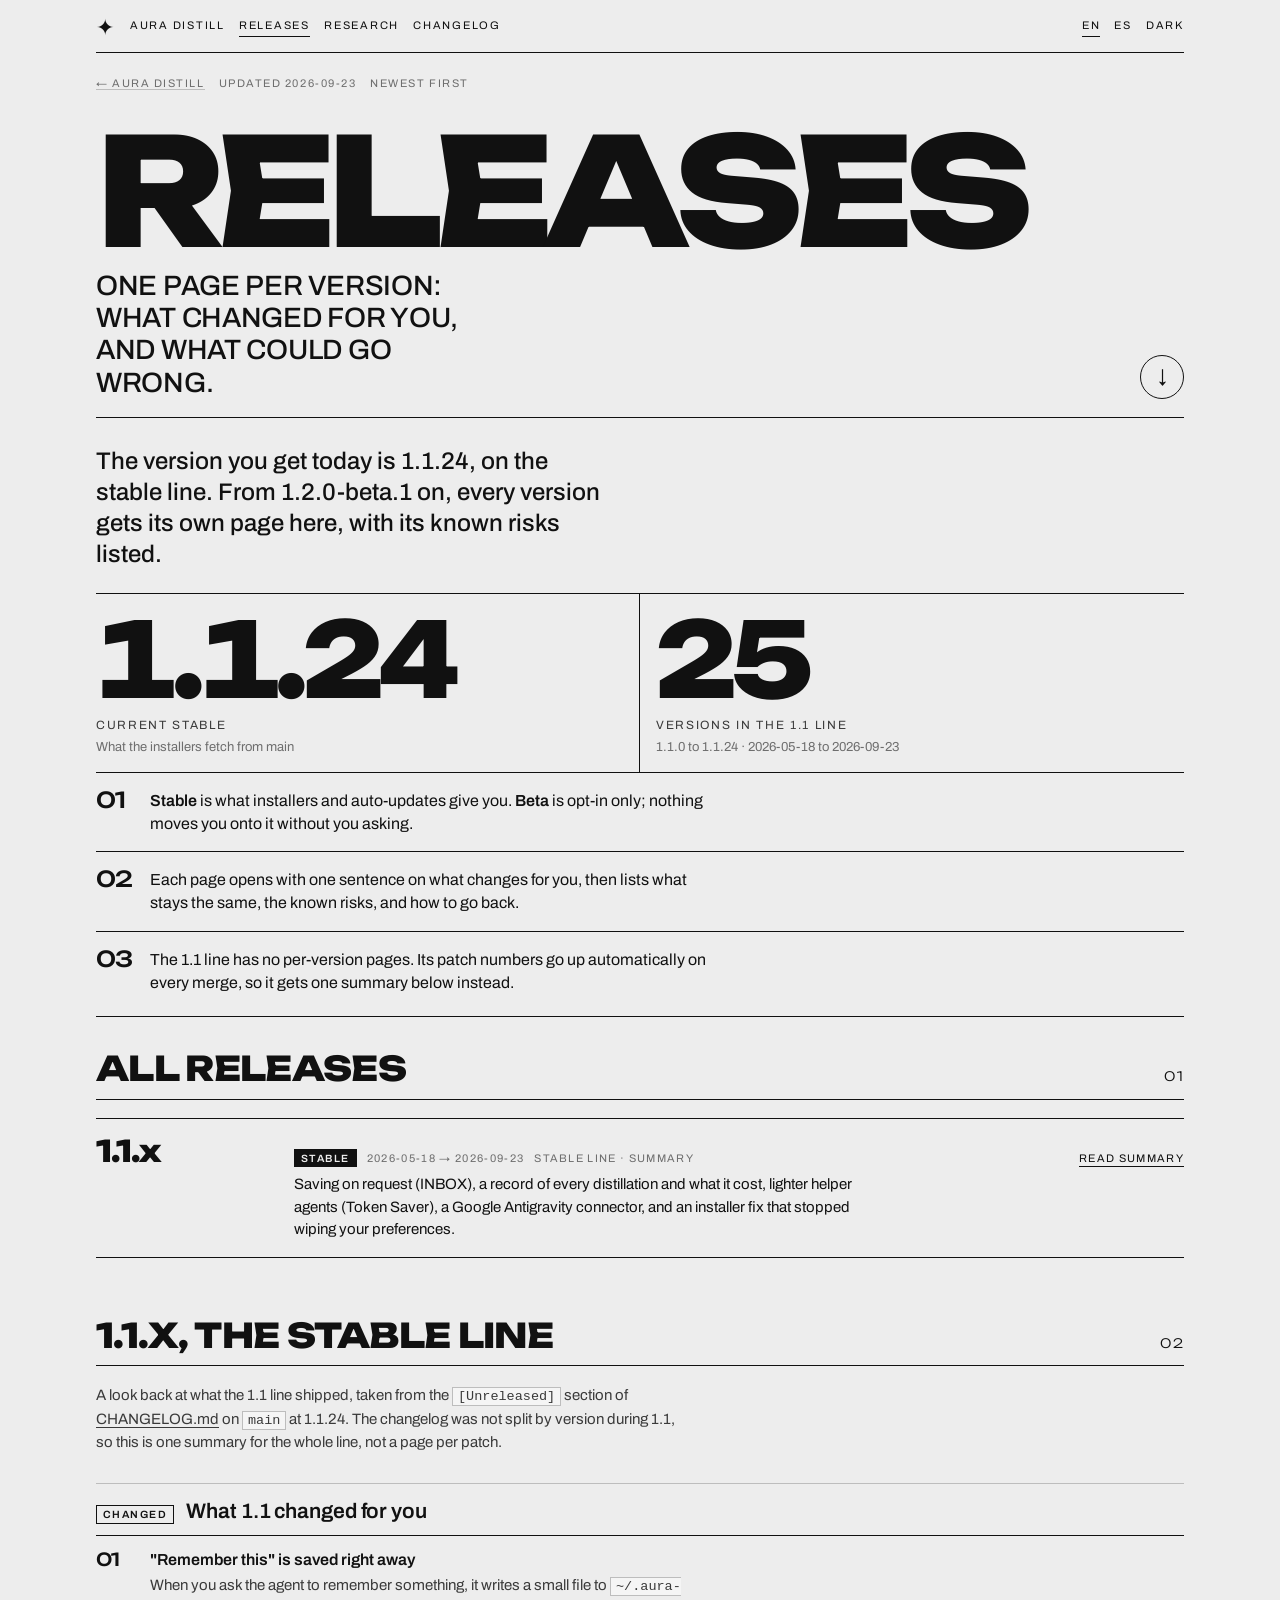
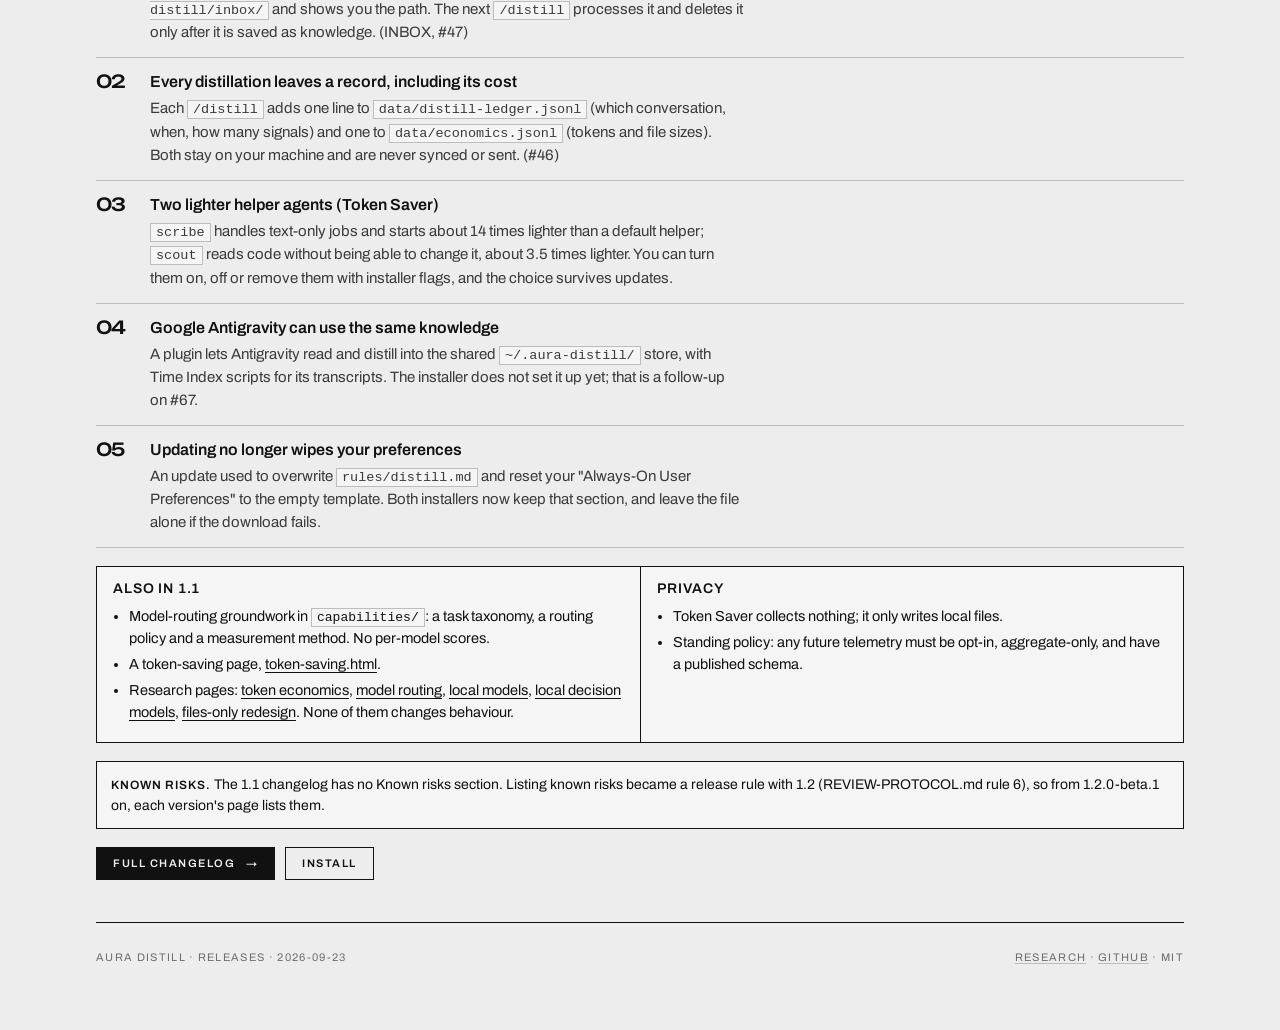
==== docs/releases/index.html @ e59eaa35 "docs(releases): per-version release pages, template and release list - docs/releases/index.html: rel" ====
<!doctype html>
<html lang="en" data-title-en="Releases — Aura Distill" data-title-es="Versiones — Aura Distill">
<head>
<meta charset="utf-8">
<meta name="viewport" content="width=device-width,initial-scale=1">
<title>Releases — Aura Distill</title>
<meta name="description" content="Every Aura Distill version, newest first: what changed for you, which channel it ships on, and what risks it carries.">
<meta property="og:title" content="Aura Distill releases">
<meta property="og:description" content="Every version, newest first, with what changed for you and the risks it ships with.">
<meta property="og:type" content="website">
<meta property="og:url" content="https://tomacco.github.io/aura-distill/releases/">
<link rel="icon" href="../favicon.svg" type="image/svg+xml">
<link rel="preconnect" href="https://fonts.googleapis.com">
<link rel="preconnect" href="https://fonts.gstatic.com" crossorigin>
<link href="https://fonts.googleapis.com/css2?family=Unbounded:wght@300;500;800&family=Archivo:ital,wght@0,400;0,500;0,600;1,400&display=swap" rel="stylesheet">
<link rel="stylesheet" href="../assets/ne-editorial.css">
<link rel="stylesheet" href="releases.css">
<script>
(function(){
  var d = document.documentElement, lang = null, theme = null;
  try { lang = localStorage.getItem('ne-lang'); theme = localStorage.getItem('ne-theme'); } catch(e){}
  var q = (location.search.match(/[?&]lang=(en|es)\b/) || [])[1];
  if (q) lang = q;
  if (lang !== 'en' && lang !== 'es') lang = ((navigator.language || '').toLowerCase().indexOf('es') === 0) ? 'es' : 'en';
  d.lang = lang;
  if (theme === 'dark' || theme === 'light') d.setAttribute('data-theme', theme);
})();
</script>
</head>
<body>
<div class="ne-page">
  <header class="ne-top">
    <div class="ne-l"><span class="ne-star" aria-hidden="true">✦</span><a href="../">Aura Distill</a>
      <nav class="ne-nav" aria-label="Site">
        <a href="./" aria-current="page"><span data-lang="en">Releases</span><span data-lang="es">Versiones</span></a>
        <a href="../research/"><span data-lang="en">Research</span><span data-lang="es">Investigación</span></a>
        <a href="https://github.com/tomacco/aura-distill/blob/main/CHANGELOG.md">Changelog</a>
      </nav>
    </div>
    <div class="ne-r">
      <button id="lang-en" type="button" aria-pressed="true">EN</button><button id="lang-es" type="button" aria-pressed="false">ES</button>
      <button id="theme" type="button">dark</button>
    </div>
  </header>
  <nav class="ne-nav-m" aria-label="Site">
    <a href="../research/"><span data-lang="en">Research</span><span data-lang="es">Investigación</span></a>
    <a href="https://github.com/tomacco/aura-distill/blob/main/CHANGELOG.md">Changelog</a>
  </nav>

  <div class="ne-kicker">
    <span><a href="../">← Aura Distill</a></span>
    <span data-lang="en">Updated 2026-09-23</span><span data-lang="es">Actualizado el 23-09-2026</span>
    <span data-lang="en">Newest first</span><span data-lang="es">La más reciente primero</span>
  </div>
  <div class="ne-wordmark ne-reveal"><span data-lang="en">Releases</span><span data-lang="es">Versiones</span></div>
  <div class="ne-tag ne-reveal ne-reveal--2">
    <h1><span data-lang="en">One page per version: what changed for you, and what could go wrong.</span><span data-lang="es">Una página por versión: qué cambia para ti y qué podría fallar.</span></h1>
    <a class="ne-arrow" href="#list" aria-label="Skip to the list">↓</a>
  </div>

  <div class="ne-answer">
    <p class="ne-lead" data-lang="en">The version you get today is 1.1.24, on the stable line. From 1.2.0-beta.1 on, every version gets its own page here, with its known risks listed.</p>
    <p class="ne-lead" data-lang="es">La versión que instalas hoy es la 1.1.24, de la línea estable. A partir de 1.2.0-beta.1, cada versión tendrá aquí su propia página, con sus riesgos conocidos.</p>
    <div class="ne-stats">
      <div class="ne-stat"><div class="ne-big ne-num-tab">1.1.24</div><div class="ne-lab"><span data-lang="en">Current stable</span><span data-lang="es">Estable actual</span></div><div class="ne-sub"><span data-lang="en">What the installers fetch from main</span><span data-lang="es">Lo que descargan los instaladores desde main</span></div></div>
      <div class="ne-stat"><div class="ne-big ne-num-tab">25</div><div class="ne-lab"><span data-lang="en">Versions in the 1.1 line</span><span data-lang="es">Versiones en la línea 1.1</span></div><div class="ne-sub"><span data-lang="en">1.1.0 to 1.1.24 · 2026-05-18 to 2026-09-23</span><span data-lang="es">1.1.0 a 1.1.24 · 18-05-2026 a 23-09-2026</span></div></div>
    </div>
    <ul class="ne-takeaways">
      <li><b>01</b><p data-lang="en"><b>Stable</b> is what installers and auto-updates give you. <b>Beta</b> is opt-in only; nothing moves you onto it without you asking.</p><p data-lang="es"><b>Estable</b> es lo que te dan el instalador y las actualizaciones automáticas. <b>Beta</b> solo se instala si lo pides; nada te cambia a ella sin tu permiso.</p></li>
      <li><b>02</b><p data-lang="en">Each page opens with one sentence on what changes for you, then lists what stays the same, the known risks, and how to go back.</p><p data-lang="es">Cada página empieza con una frase sobre qué cambia para ti y después indica qué sigue igual, los riesgos conocidos y cómo volver atrás.</p></li>
      <li><b>03</b><p data-lang="en">The 1.1 line has no per-version pages. Its patch numbers go up automatically on every merge, so it gets one summary below instead.</p><p data-lang="es">La línea 1.1 no tiene páginas por versión. Su número de parche sube solo con cada merge, así que abajo tiene un único resumen.</p></li>
    </ul>
  </div>

  <!-- 01 LIST -->
  <section class="ne-section" id="list">
    <div class="ne-sec"><h2><span data-lang="en">All releases</span><span data-lang="es">Todas las versiones</span></h2><span class="ne-idx">01</span></div>
    <!-- RELEASE LIST: newest first. One <li> per release; copy the pattern below.
         Channel badge: stable = <span class="ne-badge">stable</span>,
                        beta   = <span class="ne-badge ne-badge--outline">beta</span>. -->
    <ul class="rl">
      <li>
        <div class="rl-v"><a href="#line-1-1">1.1.x</a></div>
        <div>
          <div class="rl-meta"><span class="ne-badge"><span data-lang="en">stable</span><span data-lang="es">estable</span></span><span class="ne-nw">2026-05-18 → 2026-09-23</span><span data-lang="en">Stable line · summary</span><span data-lang="es">Línea estable · resumen</span></div>
          <p class="rl-sum" data-lang="en">Saving on request (INBOX), a record of every distillation and what it cost, lighter helper agents (Token Saver), a Google Antigravity connector, and an installer fix that stopped wiping your preferences.</p>
          <p class="rl-sum" data-lang="es">Guardar cuando lo pides (INBOX), un registro de cada destilación y de su coste, agentes auxiliares más ligeros (Token Saver), un conector para Google Antigravity y un arreglo del instalador, que antes borraba tus preferencias.</p>
        </div>
        <a class="ne-link rl-go" href="#line-1-1"><span data-lang="en">Read summary</span><span data-lang="es">Leer resumen</span></a>
      </li>
    </ul>
  </section>

  <!-- 02 THE 1.1 LINE -->
  <section class="ne-section" id="line-1-1">
    <div class="ne-sec"><h2><span data-lang="en">1.1.x, the stable line</span><span data-lang="es">1.1.x, la línea estable</span></h2><span class="ne-idx">02</span></div>
    <p class="ne-intro" data-lang="en">A look back at what the 1.1 line shipped, taken from the <code>[Unreleased]</code> section of <a href="https://github.com/tomacco/aura-distill/blob/main/CHANGELOG.md">CHANGELOG.md</a> on <code>main</code> at 1.1.24. The changelog was not split by version during 1.1, so this is one summary for the whole line, not a page per patch.</p>
    <p class="ne-intro" data-lang="es">Un repaso de lo que trajo la línea 1.1, tomado de la sección <code>[Unreleased]</code> de <a href="https://github.com/tomacco/aura-distill/blob/main/CHANGELOG.md">CHANGELOG.md</a> en <code>main</code> en la 1.1.24. Durante la 1.1 el changelog no se separó por versión, así que es un solo resumen para toda la línea, no una página por parche.</p>

    <div class="ne-subhead"><span class="ne-badge ne-badge--outline"><span data-lang="en">Changed</span><span data-lang="es">Cambios</span></span><h3><span data-lang="en">What 1.1 changed for you</span><span data-lang="es">Qué cambió para ti con la 1.1</span></h3></div>
    <ol class="ne-steps">
      <li><b>01</b><div><h4><span data-lang="en">"Remember this" is saved right away</span><span data-lang="es">"Recuerda esto" se guarda en el momento</span></h4>
        <p data-lang="en">When you ask the agent to remember something, it writes a small file to <code>~/.aura-distill/inbox/</code> and shows you the path. The next <code>/distill</code> processes it and deletes it only after it is saved as knowledge. (INBOX, #47)</p>
        <p data-lang="es">Cuando le pides al agente que recuerde algo, escribe un archivo pequeño en <code>~/.aura-distill/inbox/</code> y te muestra la ruta. El siguiente <code>/distill</code> lo procesa y lo borra solo después de guardarlo como conocimiento. (INBOX, #47)</p></div></li>
      <li><b>02</b><div><h4><span data-lang="en">Every distillation leaves a record, including its cost</span><span data-lang="es">Cada destilación deja un registro, con su coste</span></h4>
        <p data-lang="en">Each <code>/distill</code> adds one line to <code>data/distill-ledger.jsonl</code> (which conversation, when, how many signals) and one to <code>data/economics.jsonl</code> (tokens and file sizes). Both stay on your machine and are never synced or sent. (#46)</p>
        <p data-lang="es">Cada <code>/distill</code> añade una línea a <code>data/distill-ledger.jsonl</code> (qué conversación, cuándo, cuántas señales) y otra a <code>data/economics.jsonl</code> (tokens y tamaños de archivo). Los dos se quedan en tu equipo y nunca se sincronizan ni se envían. (#46)</p></div></li>
      <li><b>03</b><div><h4><span data-lang="en">Two lighter helper agents (Token Saver)</span><span data-lang="es">Dos agentes auxiliares más ligeros (Token Saver)</span></h4>
        <p data-lang="en"><code>scribe</code> handles text-only jobs and starts about 14 times lighter than a default helper; <code>scout</code> reads code without being able to change it, about 3.5 times lighter. You can turn them on, off or remove them with installer flags, and the choice survives updates.</p>
        <p data-lang="es"><code>scribe</code> hace trabajos solo de texto y arranca unas 14 veces más ligero que un agente auxiliar normal; <code>scout</code> lee código sin poder cambiarlo, unas 3,5 veces más ligero. Puedes activarlos, desactivarlos o quitarlos con opciones del instalador, y la elección se mantiene al actualizar.</p></div></li>
      <li><b>04</b><div><h4><span data-lang="en">Google Antigravity can use the same knowledge</span><span data-lang="es">Google Antigravity puede usar el mismo conocimiento</span></h4>
        <p data-lang="en">A plugin lets Antigravity read and distill into the shared <code>~/.aura-distill/</code> store, with Time Index scripts for its transcripts. The installer does not set it up yet; that is a follow-up on #67.</p>
        <p data-lang="es">Un plugin permite que Antigravity lea y destile en el almacén compartido <code>~/.aura-distill/</code>, con scripts de Time Index para sus transcripciones. El instalador todavía no lo configura; eso queda pendiente en #67.</p></div></li>
      <li><b>05</b><div><h4><span data-lang="en">Updating no longer wipes your preferences</span><span data-lang="es">Actualizar ya no borra tus preferencias</span></h4>
        <p data-lang="en">An update used to overwrite <code>rules/distill.md</code> and reset your "Always-On User Preferences" to the empty template. Both installers now keep that section, and leave the file alone if the download fails.</p>
        <p data-lang="es">Antes, una actualización sobrescribía <code>rules/distill.md</code> y dejaba tus "Always-On User Preferences" como la plantilla vacía. Ahora los dos instaladores conservan esa sección y no tocan el archivo si la descarga falla.</p></div></li>
    </ol>

    <div class="ne-pair">
      <div>
        <h3><span data-lang="en">Also in 1.1</span><span data-lang="es">También en la 1.1</span></h3>
        <ul data-lang="en">
          <li>Model-routing groundwork in <code>capabilities/</code>: a task taxonomy, a routing policy and a measurement method. No per-model scores.</li>
          <li>A token-saving page, <a href="../token-saving.html">token-saving.html</a>.</li>
          <li>Research pages: <a href="../research/token-economics.html">token economics</a>, <a href="../research/model-routing.html">model routing</a>, <a href="../research/local-models.html">local models</a>, <a href="../research/local-decision-models.html">local decision models</a>, <a href="../research/files-only-redesign.html">files-only redesign</a>. None of them changes behaviour.</li>
        </ul>
        <ul data-lang="es">
          <li>Base para elegir modelo según la tarea, en <code>capabilities/</code>: una clasificación de tareas, una política de elección y un método de medición. Sin puntuaciones por modelo.</li>
          <li>Una página sobre ahorro de tokens, <a href="../token-saving.html">token-saving.html</a>.</li>
          <li>Páginas de investigación: <a href="../research/token-economics.html">economía de tokens</a>, <a href="../research/model-routing.html">elección de modelo</a>, <a href="../research/local-models.html">modelos locales</a>, <a href="../research/local-decision-models.html">modelos locales de decisión</a>, <a href="../research/files-only-redesign.html">rediseño solo con archivos</a>. Ninguna cambia el comportamiento.</li>
        </ul>
      </div>
      <div>
        <h3><span data-lang="en">Privacy</span><span data-lang="es">Privacidad</span></h3>
        <ul data-lang="en">
          <li>Token Saver collects nothing; it only writes local files.</li>
          <li>Standing policy: any future telemetry must be opt-in, aggregate-only, and have a published schema.</li>
        </ul>
        <ul data-lang="es">
          <li>Token Saver no recoge nada; solo escribe archivos locales.</li>
          <li>Política vigente: cualquier telemetría futura tendrá que ser opcional, solo con datos agregados y con un esquema publicado.</li>
        </ul>
      </div>
    </div>

    <div class="ne-note"><b data-lang="en">Known risks.</b><b data-lang="es">Riesgos conocidos.</b> <span data-lang="en">The 1.1 changelog has no Known risks section. Listing known risks became a release rule with 1.2 (REVIEW-PROTOCOL.md rule 6), so from 1.2.0-beta.1 on, each version's page lists them.</span><span data-lang="es">El changelog de la 1.1 no tiene sección de riesgos conocidos. Listarlos pasó a ser una regla de publicación con la 1.2 (regla 6 de REVIEW-PROTOCOL.md), así que desde 1.2.0-beta.1 la página de cada versión los incluye.</span></div>

    <div class="ne-actions">
      <a class="ne-btn ne-btn--solid" href="https://github.com/tomacco/aura-distill/blob/main/CHANGELOG.md"><span data-lang="en">Full changelog</span><span data-lang="es">Changelog completo</span> →</a>
      <a class="ne-btn" href="../"><span data-lang="en">Install</span><span data-lang="es">Instalar</span></a>
    </div>
  </section>

  <footer class="ne-footer"><span>Aura Distill · <span data-lang="en">releases</span><span data-lang="es">versiones</span> · 2026-09-23</span><span><a href="../research/"><span data-lang="en">research</span><span data-lang="es">investigación</span></a> · <a href="https://github.com/tomacco/aura-distill">github</a> · MIT</span></footer>
</div>
<script src="releases.js"></script>
</body>
</html>
---- docs/assets/ne-editorial.css ----
/* ==========================================================================
   ne — "editorial monochrome" design system
   Monochrome paper + ink, heavy Unbounded display type, Archivo text,
   1px ink rules, numbered sections, big-number stats, hatch-textured charts.
   Load fonts in <head>:
   <link rel="preconnect" href="https://fonts.googleapis.com">
   <link rel="preconnect" href="https://fonts.gstatic.com" crossorigin>
   <link href="https://fonts.googleapis.com/css2?family=Unbounded:wght@300;500;800&family=Archivo:ital,wght@0,400;0,500;0,600;1,400&display=swap" rel="stylesheet">
   ========================================================================== */

/* ---------- 1. tokens ---------- */
:root{
  color-scheme:light;
  /* surfaces */
  --ne-paper:#EDEDED;      /* page background: warm-less light grey, never pure white */
  --ne-paper-2:#F5F5F5;    /* boxed surfaces: charts, tables, cards, callouts */
  --ne-white:#FFFFFF;      /* rare: thumbnails / tiles inside a box */
  /* ink */
  --ne-ink:#111111;        /* text, rules, solid fills */
  --ne-ink-2:#3A3A3A;      /* secondary text, intros, legends */
  --ne-ink-3:#6E6E6E;      /* captions, ticks, meta, footers */
  --ne-line:#111111;       /* structural 1px rules (always = ink) */
  --ne-hair:#BDBDBD;       /* hairlines inside boxes: table rows, grid lines */
  /* the only "colours": greys used as data values */
  --ne-grey:#8A8A8A;       /* mid series fill */
  --ne-grey-2:#C9C9C9;     /* light series fill */

  /* type */
  --ne-display:"Unbounded","Archivo",ui-sans-serif,sans-serif;
  --ne-text:"Archivo",ui-sans-serif,system-ui,-apple-system,"Segoe UI",sans-serif;
  --ne-mono:ui-monospace,"SF Mono",SFMono-Regular,Menlo,Consolas,monospace;

  /* type scale (fluid; min at 360px, max at ~1120px) */
  --ne-fs-wordmark:clamp(56px,14vw,150px);  /* one word, Unbounded 800, -.06em */
  --ne-fs-stat:clamp(44px,9vw,104px);       /* big numbers, Unbounded 800, -.05em */
  --ne-fs-h2:clamp(22px,3.4vw,34px);        /* section titles, Unbounded 800, caps */
  --ne-fs-h1:clamp(18px,2.8vw,28px);        /* hero headline, Archivo 500, caps */
  --ne-fs-lead:clamp(18px,2.4vw,24px);      /* answer paragraph, Archivo 500 */
  --ne-fs-body:16px;
  --ne-fs-intro:15px;
  --ne-fs-small:13px;
  --ne-fs-label:12px;                        /* caps labels, tracked .14em */
  --ne-fs-micro:11px;                        /* nav, legends, footer, tracked .12–.16em */

  /* spacing (multiples of ~2px, the site's rhythm) */
  --ne-gutter:16px;
  --ne-s1:4px; --ne-s2:8px; --ne-s3:12px; --ne-s4:16px; --ne-s5:18px; --ne-s6:28px; --ne-s7:34px; --ne-s8:72px;
  --ne-max:1120px;
  --ne-rule:1px solid var(--ne-line);
  --ne-hairline:1px solid var(--ne-hair);

  /* motion */
  --ne-ease:cubic-bezier(.2,.7,.2,1);
}
/* dark: follows the OS unless the reader forced light */
@media (prefers-color-scheme:dark){
  :root:not([data-theme="light"]){
    color-scheme:dark;
    --ne-paper:#111111; --ne-paper-2:#181818; --ne-white:#0A0A0A;
    --ne-ink:#F2F2F2; --ne-ink-2:#CFCFCF; --ne-ink-3:#9A9A9A; --ne-line:#F2F2F2; --ne-hair:#3A3A3A;
    --ne-grey:#8A8A8A; --ne-grey-2:#3E3E3E;
  }
}
/* dark: forced by the toggle */
:root[data-theme="dark"]{
  color-scheme:dark;
  --ne-paper:#111111; --ne-paper-2:#181818; --ne-white:#0A0A0A;
  --ne-ink:#F2F2F2; --ne-ink-2:#CFCFCF; --ne-ink-3:#9A9A9A; --ne-line:#F2F2F2; --ne-hair:#3A3A3A;
  --ne-grey:#8A8A8A; --ne-grey-2:#3E3E3E;
}

/* ---------- 2. base ---------- */
*,*::before,*::after{box-sizing:border-box}
html{scroll-behavior:smooth;-webkit-text-size-adjust:100%}
body{margin:0;background:var(--ne-paper);color:var(--ne-ink);font-family:var(--ne-text);font-size:var(--ne-fs-body);line-height:1.5;-webkit-font-smoothing:antialiased;overflow-x:hidden}
img,svg,video{max-width:100%}
h1,h2,h3,h4{margin:0;font-family:var(--ne-display);font-weight:800;letter-spacing:-.02em;line-height:1.05}
h2{font-size:var(--ne-fs-h2);text-transform:uppercase}
h3{font-family:var(--ne-text);font-size:14px;font-weight:600;letter-spacing:.06em;text-transform:uppercase;line-height:1.2}
p{margin:0}
p + p{margin-top:.8em}
a{color:inherit;text-decoration-thickness:1px;text-underline-offset:.18em}
a:hover{text-decoration-thickness:2px}
:focus-visible{outline:2px solid var(--ne-ink);outline-offset:2px}
::selection{background:var(--ne-ink);color:var(--ne-paper)}
b,strong{font-weight:600}
[hidden]{display:none!important}

.ne-page{max-width:var(--ne-max);margin:0 auto;padding:0 var(--ne-gutter) var(--ne-s8)}
.ne-small{font-size:var(--ne-fs-small);color:var(--ne-ink-3)}
.ne-label{font-size:var(--ne-fs-label);letter-spacing:.14em;text-transform:uppercase;color:var(--ne-ink-2)}
.ne-star{font-family:var(--ne-display);font-weight:300;font-size:22px;line-height:1}
.ne-num-tab{font-variant-numeric:tabular-nums}

/* ---------- 3. top bar / nav / toggles ---------- */
.ne-top{display:flex;justify-content:space-between;align-items:center;gap:14px;padding:16px 0 14px;border-bottom:var(--ne-rule);font-size:var(--ne-fs-micro);letter-spacing:.16em;text-transform:uppercase}
.ne-top .ne-l,.ne-top .ne-r{display:flex;gap:14px;align-items:center;min-width:0}
.ne-top a{text-decoration:none;padding-bottom:2px;border-bottom:1px solid transparent}
.ne-top a:hover,.ne-top a[aria-current="page"]{border-bottom-color:var(--ne-line)}
.ne-top button{background:none;border:0;color:inherit;font:inherit;letter-spacing:inherit;text-transform:inherit;cursor:pointer;padding:0 0 2px;border-bottom:1px solid transparent}
.ne-top button[aria-pressed="true"]{border-bottom-color:var(--ne-line)}
.ne-top button:hover{border-bottom-color:var(--ne-hair)}
.ne-nav{display:flex;gap:14px;flex-wrap:wrap}
/* segmented toggle (boxed; selected = inverted) */
.ne-toggle{display:inline-flex;border:var(--ne-rule);font-size:var(--ne-fs-micro);letter-spacing:.1em;text-transform:uppercase}
.ne-toggle button{background:none;border:0;padding:4px 10px;font:inherit;color:var(--ne-ink-2);cursor:pointer;letter-spacing:inherit;text-transform:inherit}
.ne-toggle button[aria-pressed="true"]{background:var(--ne-ink);color:var(--ne-paper)}

/* ---------- 4. hero ---------- */
.ne-wordmark{font-family:var(--ne-display);font-weight:800;font-size:var(--ne-fs-wordmark);letter-spacing:-.06em;line-height:.95;text-transform:uppercase;margin:28px 0 8px;overflow-wrap:anywhere}
.ne-tag{display:flex;justify-content:space-between;align-items:flex-end;gap:16px;padding:0 0 18px;border-bottom:var(--ne-rule)}
.ne-tag h1{font-family:var(--ne-text);font-size:var(--ne-fs-h1);font-weight:500;letter-spacing:-.01em;text-transform:uppercase;line-height:1.15;max-width:24ch}
.ne-arrow{width:44px;height:44px;border:var(--ne-rule);border-radius:50%;display:grid;place-items:center;flex:none;font-size:18px;text-decoration:none;color:var(--ne-ink);transition:background .15s,color .15s}
.ne-arrow:hover{background:var(--ne-ink);color:var(--ne-paper)}
.ne-answer{padding:28px 0 6px;border-bottom:var(--ne-rule)}
.ne-lead{font-size:var(--ne-fs-lead);line-height:1.3;max-width:36ch;font-weight:500}

/* ---------- 5. big-number stats ---------- */
.ne-stats{display:grid;grid-template-columns:repeat(2,minmax(0,1fr));margin-top:22px;border-top:var(--ne-rule)}
.ne-stats--3{grid-template-columns:repeat(3,minmax(0,1fr))}
.ne-stat{padding:16px 16px 14px;border-bottom:var(--ne-rule);border-right:var(--ne-rule);min-width:0}
.ne-stat:first-child{padding-left:0}
.ne-stat:last-child{border-right:0;padding-right:0}
.ne-stat .ne-big{font-family:var(--ne-display);font-weight:800;font-size:var(--ne-fs-stat);letter-spacing:-.05em;line-height:.95;font-variant-numeric:tabular-nums}
.ne-stats--3 .ne-big{font-size:clamp(40px,7vw,80px)}
.ne-big sup,.ne-big small{font-size:.4em;letter-spacing:0;font-weight:500}
.ne-big sup{vertical-align:top;position:relative;top:.55em}
.ne-stat .ne-lab{font-size:var(--ne-fs-label);letter-spacing:.14em;text-transform:uppercase;margin-top:8px;color:var(--ne-ink-2)}
.ne-stat .ne-sub{font-size:var(--ne-fs-small);color:var(--ne-ink-3);margin-top:4px}

/* numbered takeaways (01, 02 …) */
.ne-takeaways{list-style:none;margin:0;padding:0}
.ne-takeaways li{display:grid;grid-template-columns:44px 1fr;gap:10px;padding:16px 0;border-bottom:var(--ne-rule);line-height:1.45}
.ne-takeaways li:last-child{border-bottom:0}
.ne-takeaways li > b{font-family:var(--ne-display);font-weight:500;font-size:22px;letter-spacing:-.03em;line-height:1}
.ne-takeaways li p{max-width:64ch}

/* ---------- 6. sections ---------- */
.ne-section{padding:34px 0 8px}
.ne-sec{display:flex;justify-content:space-between;align-items:baseline;gap:12px;padding-bottom:12px;border-bottom:var(--ne-rule);margin-bottom:18px}
.ne-sec .ne-idx{font-family:var(--ne-display);font-weight:300;font-size:13px;letter-spacing:.1em;flex:none}
.ne-intro{max-width:66ch;color:var(--ne-ink-2);margin-bottom:18px;font-size:var(--ne-fs-intro)}
.ne-prose{max-width:68ch;font-size:15.5px}
.ne-prose h3{margin:22px 0 8px}
.ne-prose ul,.ne-prose ol{padding-left:1.2em;margin:.6em 0}
.ne-prose li{margin:.25em 0}

/* grid helpers */
.ne-two{display:grid;grid-template-columns:repeat(2,minmax(0,1fr));gap:18px}
.ne-split{display:grid;grid-template-columns:minmax(0,1fr) minmax(0,1.6fr);gap:18px;align-items:start}
@media (max-width:860px){.ne-two,.ne-split{grid-template-columns:1fr}}

/* ---------- 7. inverted panel (menu-style rows) ---------- */
.ne-panel{background:var(--ne-ink);color:var(--ne-paper);padding:6px 18px 8px;margin:0 0 18px}
:root[data-theme="dark"] .ne-panel{background:var(--ne-paper-2);color:var(--ne-ink);border:var(--ne-rule)}
@media (prefers-color-scheme:dark){:root:not([data-theme="light"]) .ne-panel{background:var(--ne-paper-2);color:var(--ne-ink);border:var(--ne-rule)}}
.ne-rows{list-style:none;margin:0;padding:0}
.ne-rows li{display:flex;justify-content:space-between;align-items:baseline;gap:12px;padding:14px 0;border-bottom:1px solid currentColor}
.ne-rows li:last-child{border-bottom:0}
.ne-rows .ne-k{font-size:clamp(15px,2vw,20px);font-weight:500;letter-spacing:-.01em;text-transform:uppercase}
.ne-rows .ne-v{font-size:var(--ne-fs-label);letter-spacing:.1em;text-transform:uppercase;text-align:right}
.ne-rows .ne-v b{font-family:var(--ne-display);font-weight:500;font-size:16px;letter-spacing:-.02em;text-transform:none}
.ne-rows a{text-decoration:none;border-bottom:1px solid currentColor}

/* ---------- 8. cards (a row of boxed columns sharing borders) ---------- */
.ne-cards{display:grid;grid-template-columns:repeat(3,minmax(0,1fr));border:var(--ne-rule);background:var(--ne-paper-2)}
.ne-card{padding:16px;border-right:var(--ne-rule);min-width:0}
.ne-card:last-child{border-right:0}
.ne-card .ne-sw{width:100%;height:10px;margin-bottom:12px;border:var(--ne-rule)}
.ne-card .ne-name{font-family:var(--ne-display);font-weight:800;font-size:18px;letter-spacing:-.03em;text-transform:uppercase}
.ne-card .ne-role{font-size:var(--ne-fs-small);color:var(--ne-ink-2);margin:6px 0 10px}
.ne-card .ne-meta{margin-top:12px;padding-top:10px;border-top:var(--ne-hairline);font-size:var(--ne-fs-micro);letter-spacing:.08em;text-transform:uppercase;color:var(--ne-ink-3)}
.ne-card .ne-meta b{display:block;font-family:var(--ne-display);font-weight:500;font-size:20px;letter-spacing:-.03em;color:var(--ne-ink);text-transform:none;margin-top:2px}
@media (max-width:720px){.ne-cards{grid-template-columns:1fr}.ne-card{border-right:0;border-bottom:var(--ne-rule)}.ne-card:last-child{border-bottom:0}}

/* tile grid (separate boxes, e.g. links / thumbnails) */
.ne-tiles{display:grid;grid-template-columns:repeat(auto-fill,minmax(220px,1fr));gap:14px}
.ne-tile{border:var(--ne-rule);display:flex;flex-direction:column;min-width:0;background:var(--ne-paper-2)}
.ne-tile img{display:block;width:100%;height:auto;aspect-ratio:16/9;object-fit:cover;border-bottom:var(--ne-rule);filter:grayscale(1) contrast(1.05)}
.ne-tile .ne-body{padding:12px 14px 14px;display:flex;flex-direction:column;gap:6px;flex:1}
.ne-tile .ne-t{font-family:var(--ne-display);font-weight:500;font-size:14px;letter-spacing:-.02em;text-transform:uppercase}
.ne-tile .ne-m{font-size:12.5px;color:var(--ne-ink-2)}
.ne-links{display:flex;gap:12px;font-size:var(--ne-fs-micro);letter-spacing:.12em;text-transform:uppercase;margin-top:auto;padding-top:8px;flex-wrap:wrap}
.ne-links a{text-decoration:none;border-bottom:var(--ne-rule);white-space:nowrap}

/* ---------- 9. buttons & links ---------- */
.ne-btn{display:inline-flex;align-items:center;gap:10px;padding:10px 16px;border:var(--ne-rule);background:transparent;color:var(--ne-ink);font:600 var(--ne-fs-micro)/1 var(--ne-text);letter-spacing:.14em;text-transform:uppercase;text-decoration:none;cursor:pointer;transition:background .15s,color .15s}
.ne-btn:hover{background:var(--ne-ink);color:var(--ne-paper)}
.ne-btn--solid{background:var(--ne-ink);color:var(--ne-paper)}
.ne-btn--solid:hover{background:transparent;color:var(--ne-ink)}
.ne-actions{display:flex;gap:10px;flex-wrap:wrap;margin-top:18px}
.ne-link{font-size:var(--ne-fs-micro);letter-spacing:.12em;text-transform:uppercase;text-decoration:none;border-bottom:var(--ne-rule)}

/* ---------- 10. callout / note ---------- */
.ne-note{border:var(--ne-rule);padding:12px 14px;font-size:14px;margin-bottom:14px;background:var(--ne-paper-2)}
.ne-note > b{text-transform:uppercase;letter-spacing:.08em;font-size:var(--ne-fs-label)}
.ne-note--strong{border-left-width:6px}

/* ---------- 11. code ---------- */
code,kbd{font-family:var(--ne-mono);font-size:.9em}
:not(pre) > code{padding:1px 5px;border:var(--ne-hairline);background:var(--ne-paper-2)}
.ne-code{border:var(--ne-rule);background:var(--ne-paper-2);margin:0 0 18px;min-width:0}
.ne-code .ne-code-h{display:flex;justify-content:space-between;gap:10px;padding:8px 12px;border-bottom:var(--ne-rule);font-size:var(--ne-fs-micro);letter-spacing:.12em;text-transform:uppercase;color:var(--ne-ink-3)}
.ne-code pre{margin:0;padding:14px 12px;overflow-x:auto;-webkit-overflow-scrolling:touch;font-family:var(--ne-mono);font-size:13px;line-height:1.55;color:var(--ne-ink)}
.ne-code pre code{font-size:inherit;padding:0;border:0;background:none}
.ne-code .ne-c{color:var(--ne-ink-3)}          /* comment */
.ne-code .ne-p{color:var(--ne-ink-3);user-select:none} /* prompt "$" */

/* ---------- 12. charts (monochrome; value + texture + direct label) ---------- */
.ne-chart{border:var(--ne-rule);padding:16px 14px 10px;margin:0 0 18px;background:var(--ne-paper-2);min-width:0}
.ne-chart h3{margin-bottom:2px}
.ne-chart .ne-cap{font-size:var(--ne-fs-small);color:var(--ne-ink-3);margin-bottom:10px}
.ne-chart svg{display:block;width:100%;height:auto;overflow:visible}
.ne-chart svg text{font-family:var(--ne-text);font-size:12px;fill:var(--ne-ink-2)}
.ne-chart svg .ne-tick{fill:var(--ne-ink-3);font-variant-numeric:tabular-nums;font-size:11px}
.ne-chart svg .ne-lbl{fill:var(--ne-ink);font-weight:600}
.ne-chart svg .ne-grid line{stroke:var(--ne-hair);stroke-width:1}
.ne-chart svg .ne-bar{stroke:var(--ne-ink);stroke-width:1}
.ne-chart svg .ne-line{fill:none;stroke:var(--ne-ink);stroke-width:1.5}
.ne-chart svg .ne-line--key{stroke-width:2.5}
.ne-chart svg .ne-dot{stroke:var(--ne-ink);stroke-width:1}
.ne-chart svg .ne-halo{fill:var(--ne-paper-2)}
.ne-legend{display:flex;gap:16px;flex-wrap:wrap;font-size:var(--ne-fs-micro);color:var(--ne-ink-2);margin-top:8px;letter-spacing:.06em;text-transform:uppercase}
.ne-legend span{display:inline-flex;align-items:center;gap:7px}
.ne-legend i{width:16px;height:12px;display:inline-block;border:var(--ne-rule)}
.ne-legend i.ne-l-line{height:0;border:0;border-top:2px solid var(--ne-ink);width:22px}
/* swatch fills, identical to the SVG patterns below */
.ne-fill-ink{background:var(--ne-ink)}
.ne-fill-grey{background:var(--ne-grey)}
.ne-fill-light{background:var(--ne-grey-2)}
.ne-fill-paper{background:var(--ne-paper-2)}
/* stripe direction matches the SVG patterns: ne-hatch runs '/', ne-hatch2 runs '\' */
.ne-fill-hatch{background:repeating-linear-gradient(135deg,var(--ne-ink) 0 2px,var(--ne-paper-2) 2px 6px)}
.ne-fill-hatch2{background:repeating-linear-gradient(45deg,var(--ne-ink) 0 1px,var(--ne-paper-2) 1px 6px)}
/* tooltip */
.ne-tip{position:fixed;pointer-events:none;background:var(--ne-ink);color:var(--ne-paper);font-size:12.5px;padding:8px 10px;opacity:0;transition:opacity .12s;max-width:260px;z-index:9;line-height:1.35}

/* ---------- 13. tables ---------- */
.ne-tbl-tools{display:flex;justify-content:space-between;align-items:center;gap:10px;margin-bottom:10px;font-size:var(--ne-fs-small);color:var(--ne-ink-3);flex-wrap:wrap}
.ne-tbl{border:var(--ne-rule);overflow-x:auto;-webkit-overflow-scrolling:touch;max-width:100%;background:var(--ne-paper-2);margin-bottom:18px}
.ne-tbl table{border-collapse:collapse;width:100%;font-size:var(--ne-fs-small)}
.ne-tbl th,.ne-tbl td{padding:10px 12px;text-align:right;border-bottom:var(--ne-hairline);white-space:nowrap}
.ne-tbl th{font-size:10.5px;letter-spacing:.12em;text-transform:uppercase;color:var(--ne-ink-3);font-weight:600;border-bottom:var(--ne-rule)}
.ne-tbl th:first-child,.ne-tbl td:first-child{text-align:left;position:sticky;left:0;background:var(--ne-paper-2);z-index:1}
.ne-tbl td{font-variant-numeric:tabular-nums}
.ne-tbl td.ne-wrap{white-space:normal;min-width:18ch;text-align:left}
.ne-tbl tr:last-child td{border-bottom:0}
.ne-tbl td .ne-sub{display:block;font-size:var(--ne-fs-micro);color:var(--ne-ink-3)}
.ne-tbl th[title]{cursor:help;text-decoration:underline dotted var(--ne-ink-3)}

/* ---------- 14. definition list ---------- */
.ne-dl{margin:0;display:grid;grid-template-columns:max-content 1fr;gap:8px 16px;font-size:14.5px;max-width:74ch}
.ne-dl dt{font-size:var(--ne-fs-micro);letter-spacing:.12em;text-transform:uppercase;color:var(--ne-ink-3);padding-top:3px}
.ne-dl dd{margin:0;padding-bottom:8px;border-bottom:var(--ne-hairline)}
@media (max-width:600px){.ne-dl{grid-template-columns:1fr}.ne-dl dt{padding-top:8px}}

/* ---------- 15. footer ---------- */
.ne-footer{padding:26px 0 0;border-top:var(--ne-rule);margin-top:34px;font-size:var(--ne-fs-micro);letter-spacing:.12em;text-transform:uppercase;color:var(--ne-ink-3);display:flex;justify-content:space-between;gap:12px;flex-wrap:wrap}
.ne-footer a{text-decoration:none;border-bottom:1px solid var(--ne-hair)}
.ne-footer a:hover{color:var(--ne-ink);border-bottom-color:var(--ne-line)}

/* ---------- 16. language blocks ---------- */
/* Every translatable block carries data-lang="en" or "es"; the script hides the other. */
html[lang="es"] [data-lang="en"],html:not([lang="es"]) [data-lang="es"]{display:none!important}

/* ---------- 17. motion ---------- */
.ne-reveal{opacity:0;transform:translateY(10px);animation:ne-rise .6s var(--ne-ease) forwards}
.ne-reveal--2{animation-delay:.05s}
.ne-reveal--3{animation-delay:.1s}
@keyframes ne-rise{to{opacity:1;transform:none}}
@media (prefers-reduced-motion:reduce){html{scroll-behavior:auto}.ne-reveal{animation:none;opacity:1;transform:none}.ne-tip,.ne-btn,.ne-arrow{transition:none}}

/* ---------- 18. mobile ---------- */
@media (max-width:600px){
  .ne-stats,.ne-stats--3{grid-template-columns:1fr}
  .ne-stat{border-right:0;padding-left:0;padding-right:0}
  .ne-tag{flex-direction:column;align-items:flex-start}
  .ne-top{font-size:10px;letter-spacing:.12em}
  .ne-top .ne-l,.ne-top .ne-r{gap:10px}
  .ne-top .ne-nav{display:none}          /* nav moves into the page (.ne-nav-m) on phones */
}
.ne-nav-m{display:none}
@media (max-width:600px){.ne-nav-m{display:flex;gap:14px;flex-wrap:wrap;padding:10px 0;border-bottom:var(--ne-rule);font-size:10px;letter-spacing:.12em;text-transform:uppercase}.ne-nav-m a{text-decoration:none;border-bottom:1px solid var(--ne-hair)}}

/* ---------- 19. print ---------- */
@media print{.ne-top button,.ne-toggle,.ne-tip{display:none}.ne-reveal{opacity:1;transform:none;animation:none}body{background:#fff}}

/* ---------- 20. report extensions (generic; used by research and release pages) ---------- */
/* kicker line above the wordmark */
.ne-kicker{display:flex;flex-wrap:wrap;gap:6px 14px;margin-top:22px;font-size:var(--ne-fs-micro);letter-spacing:.14em;text-transform:uppercase;color:var(--ne-ink-3)}
.ne-kicker a{text-decoration:none;border-bottom:1px solid var(--ne-hair)}
/* four stats as a 2 x 2 grid */
.ne-stats--4 .ne-stat:nth-child(2n){border-right:0;padding-right:0}
.ne-stats--4 .ne-stat:nth-child(2n+1){padding-left:0}
.ne-stats--4 .ne-big{font-size:clamp(40px,7vw,80px)}
.ne-big small{margin-left:.06em;color:var(--ne-ink-3)}
/* verdict badge (inverted) and its outlined twin */
.ne-badge{display:inline-block;padding:3px 7px 2px;background:var(--ne-ink);color:var(--ne-paper);font-size:10.5px;font-weight:600;letter-spacing:.14em;text-transform:uppercase;line-height:1.3;white-space:nowrap}
.ne-badge--outline{background:transparent;color:var(--ne-ink);border:var(--ne-rule);padding:2px 6px 1px}
/* sub-heading inside a section: badge + claim */
.ne-subhead{display:flex;flex-wrap:wrap;align-items:baseline;gap:8px 12px;margin:30px 0 10px;padding-top:14px;border-top:var(--ne-hairline)}
.ne-subhead:first-of-type{margin-top:8px}
.ne-subhead h3{font-family:var(--ne-text);font-size:clamp(17px,2.1vw,21px);font-weight:600;letter-spacing:-.005em;text-transform:none;line-height:1.25;flex:1 1 22ch;min-width:0}
/* boxed pair: "what we know" / "what we don't" */
.ne-pair{display:grid;grid-template-columns:repeat(2,minmax(0,1fr));border:var(--ne-rule);background:var(--ne-paper-2);margin-bottom:18px}
.ne-pair > div{padding:14px 16px;min-width:0}
.ne-pair > div + div{border-left:var(--ne-rule)}
.ne-pair h3{margin-bottom:8px}
.ne-pair ul{margin:0;padding-left:1.1em;font-size:14.5px}
.ne-pair li{margin:.3em 0}
@media (max-width:720px){.ne-pair{grid-template-columns:1fr}.ne-pair > div + div{border-left:0;border-top:var(--ne-rule)}}
/* numbered list for recommendations (reuses takeaway rhythm, boxed) */
.ne-steps{list-style:none;margin:0 0 18px;padding:0;border-top:var(--ne-rule)}
.ne-steps li{display:grid;grid-template-columns:44px minmax(0,1fr);gap:10px;padding:14px 0;border-bottom:var(--ne-hairline)}
.ne-steps li > b{font-family:var(--ne-display);font-weight:500;font-size:18px;letter-spacing:-.03em;line-height:1.1}
.ne-steps h4{font-family:var(--ne-text);font-size:16px;font-weight:600;letter-spacing:0;line-height:1.3;margin-bottom:4px}
.ne-steps p{max-width:66ch;font-size:15px;color:var(--ne-ink-2)}
/* small print meta line (dates, versions) */
.ne-meta-line{font-size:var(--ne-fs-small);color:var(--ne-ink-3);margin:10px 0 0}
.ne-section .ne-prose{margin-bottom:16px}
.ne-prose ul{padding-left:1.1em}
.ne-rows .ne-v{white-space:nowrap}
.ne-nw{white-space:nowrap}
.ne-steps .ne-kv{display:grid;grid-template-columns:max-content minmax(0,1fr);gap:2px 10px;margin-top:4px;font-size:14.5px;color:var(--ne-ink-2)}
.ne-steps .ne-kv dt{font-size:var(--ne-fs-micro);letter-spacing:.12em;text-transform:uppercase;color:var(--ne-ink-3);padding-top:3px}
.ne-steps .ne-kv dd{margin:0 0 4px}
@media (max-width:600px){.ne-steps .ne-kv{grid-template-columns:1fr}.ne-steps .ne-kv dd{margin-bottom:8px}}
/* status marks for adopted / open items */
.ne-st{font-style:normal;font-weight:600;font-size:.72em;letter-spacing:.12em;text-transform:uppercase;border-bottom:1px solid currentColor}
.ne-st-row{margin-bottom:6px}
.ne-response{border-left:6px solid var(--ne-ink);padding:6px 0 6px 12px;margin:-4px 0 18px;font-size:14.5px;max-width:74ch}
.ne-response b{text-transform:uppercase;letter-spacing:.08em;font-size:var(--ne-fs-label)}
/* narrow phones: no sticky first column, let headers and labels wrap so numbers stay visible */
@media (max-width:400px){.ne-tbl th:first-child,.ne-tbl td:first-child{position:static;white-space:normal;min-width:11ch}.ne-tbl th{white-space:normal}.ne-tbl th,.ne-tbl td{padding:8px 8px}}
.ne-kicker .meta{display:inline-flex;flex-wrap:wrap;gap:0 6px}
.ne-kicker .meta span{white-space:nowrap}
---- docs/releases/releases.css ----
/* Release pages: small additions on top of ../assets/ne-editorial.css. No hue, no radii. */

/* wordmarks here are version numbers or 8–9 letter words: keep them on one line at 360px */
.ne-wordmark{font-size:clamp(40px,12.5vw,150px)}

/* release list: one row per release, stacks on phones */
.rl{list-style:none;margin:0 0 18px;padding:0;border-top:var(--ne-rule)}
.rl li{display:grid;grid-template-columns:minmax(0,11rem) minmax(0,1fr) auto;gap:6px 22px;align-items:baseline;padding:16px 0;border-bottom:var(--ne-rule)}
.rl .rl-v{font-family:var(--ne-display);font-weight:800;font-size:clamp(22px,3.2vw,30px);letter-spacing:-.03em;line-height:1.05;overflow-wrap:anywhere}
.rl .rl-v a{text-decoration:none}
.rl .rl-meta{display:flex;flex-wrap:wrap;align-items:center;gap:6px 10px;margin-bottom:6px;font-size:var(--ne-fs-micro);letter-spacing:.12em;text-transform:uppercase;color:var(--ne-ink-3)}
.rl .rl-sum{max-width:64ch;font-size:15px}
.rl .rl-go{white-space:nowrap}
@media (max-width:720px){.rl li{grid-template-columns:minmax(0,1fr)}.rl .rl-go{justify-self:start;margin-top:4px}}

/* copy button in a code header */
.ne-code .ne-code-h{align-items:center}
.ne-copy{background:none;border:var(--ne-rule);color:var(--ne-ink);font:600 10.5px/1 var(--ne-text);letter-spacing:.14em;text-transform:uppercase;padding:5px 8px;cursor:pointer;transition:background .15s,color .15s}
.ne-copy:hover{background:var(--ne-ink);color:var(--ne-paper)}
.ne-code-h .ne-code-meta{display:flex;gap:10px;align-items:center;flex-wrap:wrap;justify-content:flex-end}

@media (prefers-reduced-motion:reduce){.ne-copy{transition:none}}
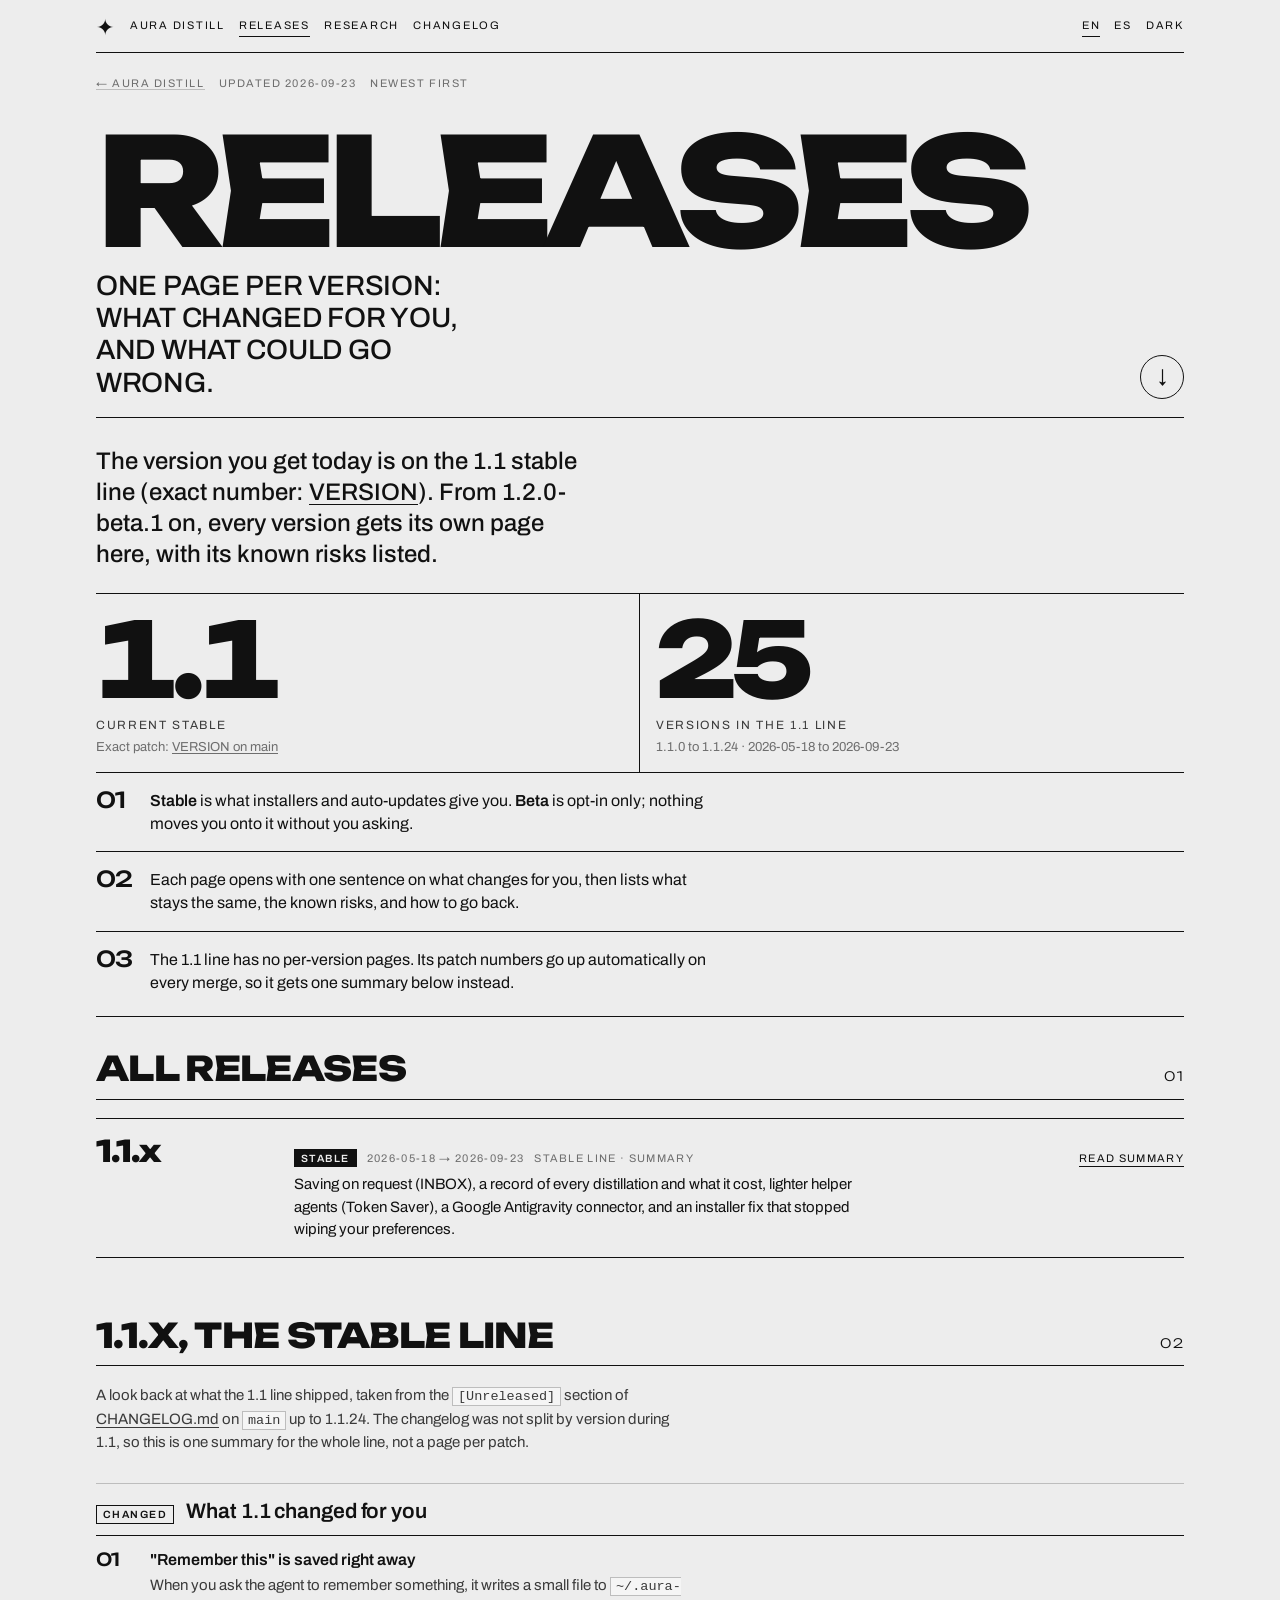
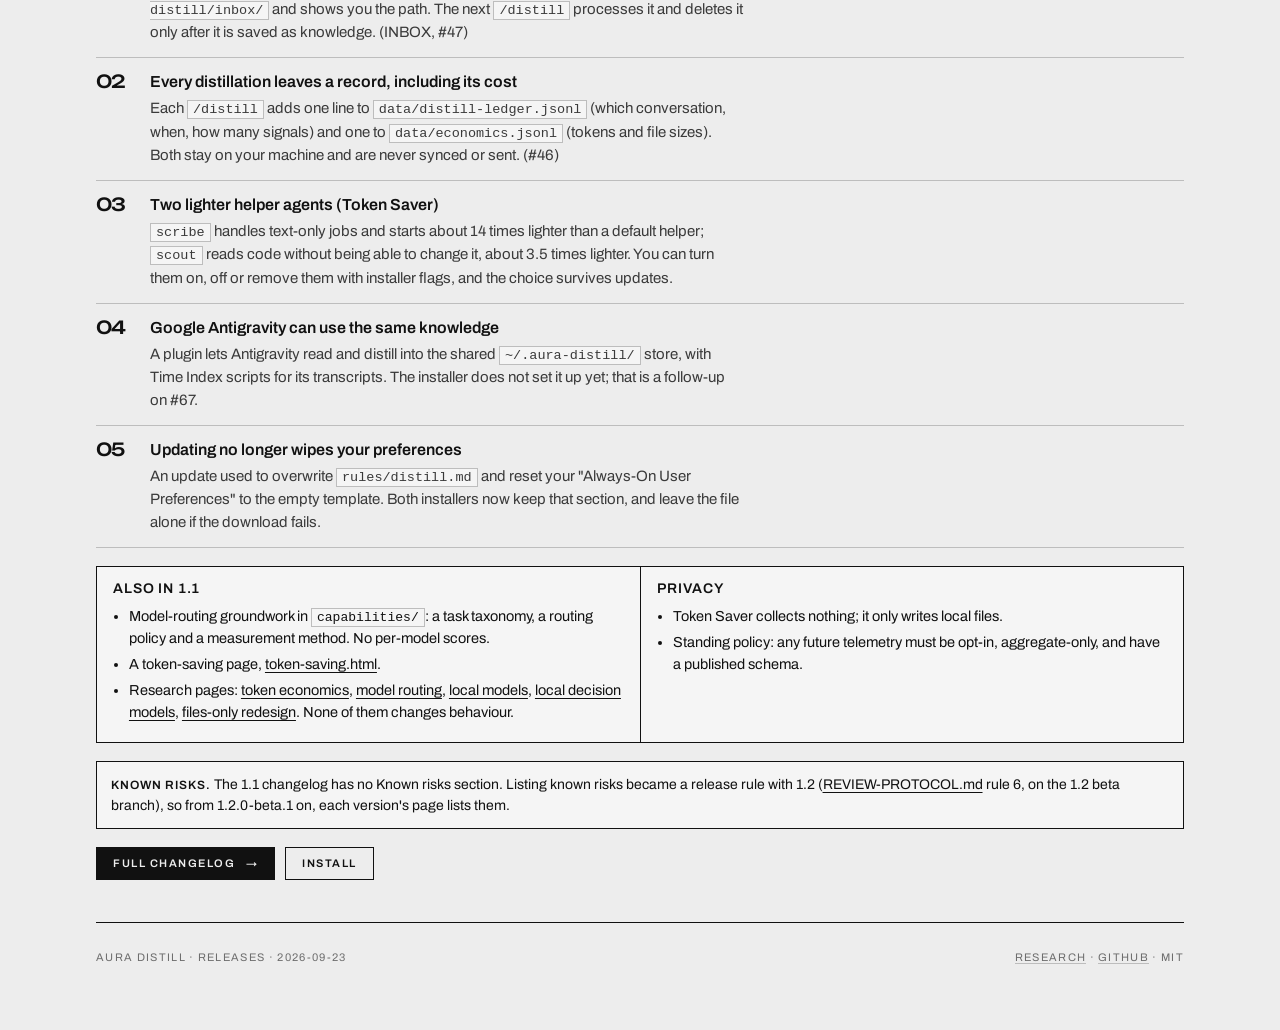
==== commit 418fa075: "Release pages: address round-one review of #107 No hardcoded patch version (links VERSION on main), " ====
--- a/docs/releases/index.html
+++ b/docs/releases/index.html
@@ -59,10 +59,10 @@
   </div>
 
   <div class="ne-answer">
-    <p class="ne-lead" data-lang="en">The version you get today is 1.1.24, on the stable line. From 1.2.0-beta.1 on, every version gets its own page here, with its known risks listed.</p>
-    <p class="ne-lead" data-lang="es">La versión que instalas hoy es la 1.1.24, de la línea estable. A partir de 1.2.0-beta.1, cada versión tendrá aquí su propia página, con sus riesgos conocidos.</p>
+    <p class="ne-lead" data-lang="en">The version you get today is on the 1.1 stable line (exact number: <a href="https://github.com/tomacco/aura-distill/blob/main/VERSION">VERSION</a>). From 1.2.0-beta.1 on, every version gets its own page here, with its known risks listed.</p>
+    <p class="ne-lead" data-lang="es">La versión que instalas hoy es de la línea estable 1.1 (número exacto: <a href="https://github.com/tomacco/aura-distill/blob/main/VERSION">VERSION</a>). A partir de 1.2.0-beta.1, cada versión tendrá aquí su propia página, con sus riesgos conocidos.</p>
     <div class="ne-stats">
-      <div class="ne-stat"><div class="ne-big ne-num-tab">1.1.24</div><div class="ne-lab"><span data-lang="en">Current stable</span><span data-lang="es">Estable actual</span></div><div class="ne-sub"><span data-lang="en">What the installers fetch from main</span><span data-lang="es">Lo que descargan los instaladores desde main</span></div></div>
+      <div class="ne-stat"><div class="ne-big ne-num-tab">1.1</div><div class="ne-lab"><span data-lang="en">Current stable</span><span data-lang="es">Estable actual</span></div><div class="ne-sub"><span data-lang="en">Exact patch: <a href="https://github.com/tomacco/aura-distill/blob/main/VERSION">VERSION on main</a></span><span data-lang="es">Parche exacto: <a href="https://github.com/tomacco/aura-distill/blob/main/VERSION">VERSION en main</a></span></div></div>
       <div class="ne-stat"><div class="ne-big ne-num-tab">25</div><div class="ne-lab"><span data-lang="en">Versions in the 1.1 line</span><span data-lang="es">Versiones en la línea 1.1</span></div><div class="ne-sub"><span data-lang="en">1.1.0 to 1.1.24 · 2026-05-18 to 2026-09-23</span><span data-lang="es">1.1.0 a 1.1.24 · 18-05-2026 a 23-09-2026</span></div></div>
     </div>
     <ul class="ne-takeaways">
@@ -94,7 +94,7 @@
   <!-- 02 THE 1.1 LINE -->
   <section class="ne-section" id="line-1-1">
     <div class="ne-sec"><h2><span data-lang="en">1.1.x, the stable line</span><span data-lang="es">1.1.x, la línea estable</span></h2><span class="ne-idx">02</span></div>
-    <p class="ne-intro" data-lang="en">A look back at what the 1.1 line shipped, taken from the <code>[Unreleased]</code> section of <a href="https://github.com/tomacco/aura-distill/blob/main/CHANGELOG.md">CHANGELOG.md</a> on <code>main</code> at 1.1.24. The changelog was not split by version during 1.1, so this is one summary for the whole line, not a page per patch.</p>
+    <p class="ne-intro" data-lang="en">A look back at what the 1.1 line shipped, taken from the <code>[Unreleased]</code> section of <a href="https://github.com/tomacco/aura-distill/blob/main/CHANGELOG.md">CHANGELOG.md</a> on <code>main</code> up to 1.1.24. The changelog was not split by version during 1.1, so this is one summary for the whole line, not a page per patch.</p>
     <p class="ne-intro" data-lang="es">Un repaso de lo que trajo la línea 1.1, tomado de la sección <code>[Unreleased]</code> de <a href="https://github.com/tomacco/aura-distill/blob/main/CHANGELOG.md">CHANGELOG.md</a> en <code>main</code> en la 1.1.24. Durante la 1.1 el changelog no se separó por versión, así que es un solo resumen para toda la línea, no una página por parche.</p>
 
     <div class="ne-subhead"><span class="ne-badge ne-badge--outline"><span data-lang="en">Changed</span><span data-lang="es">Cambios</span></span><h3><span data-lang="en">What 1.1 changed for you</span><span data-lang="es">Qué cambió para ti con la 1.1</span></h3></div>
@@ -143,7 +143,7 @@
       </div>
     </div>
 
-    <div class="ne-note"><b data-lang="en">Known risks.</b><b data-lang="es">Riesgos conocidos.</b> <span data-lang="en">The 1.1 changelog has no Known risks section. Listing known risks became a release rule with 1.2 (REVIEW-PROTOCOL.md rule 6), so from 1.2.0-beta.1 on, each version's page lists them.</span><span data-lang="es">El changelog de la 1.1 no tiene sección de riesgos conocidos. Listarlos pasó a ser una regla de publicación con la 1.2 (regla 6 de REVIEW-PROTOCOL.md), así que desde 1.2.0-beta.1 la página de cada versión los incluye.</span></div>
+    <div class="ne-note"><b data-lang="en">Known risks.</b><b data-lang="es">Riesgos conocidos.</b> <span data-lang="en">The 1.1 changelog has no Known risks section. Listing known risks became a release rule with 1.2 (<a href="https://github.com/tomacco/aura-distill/blob/beta/1.2/REVIEW-PROTOCOL.md">REVIEW-PROTOCOL.md</a> rule 6, on the 1.2 beta branch), so from 1.2.0-beta.1 on, each version's page lists them.</span><span data-lang="es">El changelog de la 1.1 no tiene sección de riesgos conocidos. Listarlos pasó a ser una regla de publicación con la 1.2 (regla 6 de <a href="https://github.com/tomacco/aura-distill/blob/beta/1.2/REVIEW-PROTOCOL.md">REVIEW-PROTOCOL.md</a>, en la rama beta 1.2), así que desde 1.2.0-beta.1 la página de cada versión los incluye.</span></div>
 
     <div class="ne-actions">
       <a class="ne-btn ne-btn--solid" href="https://github.com/tomacco/aura-distill/blob/main/CHANGELOG.md"><span data-lang="en">Full changelog</span><span data-lang="es">Changelog completo</span> →</a>
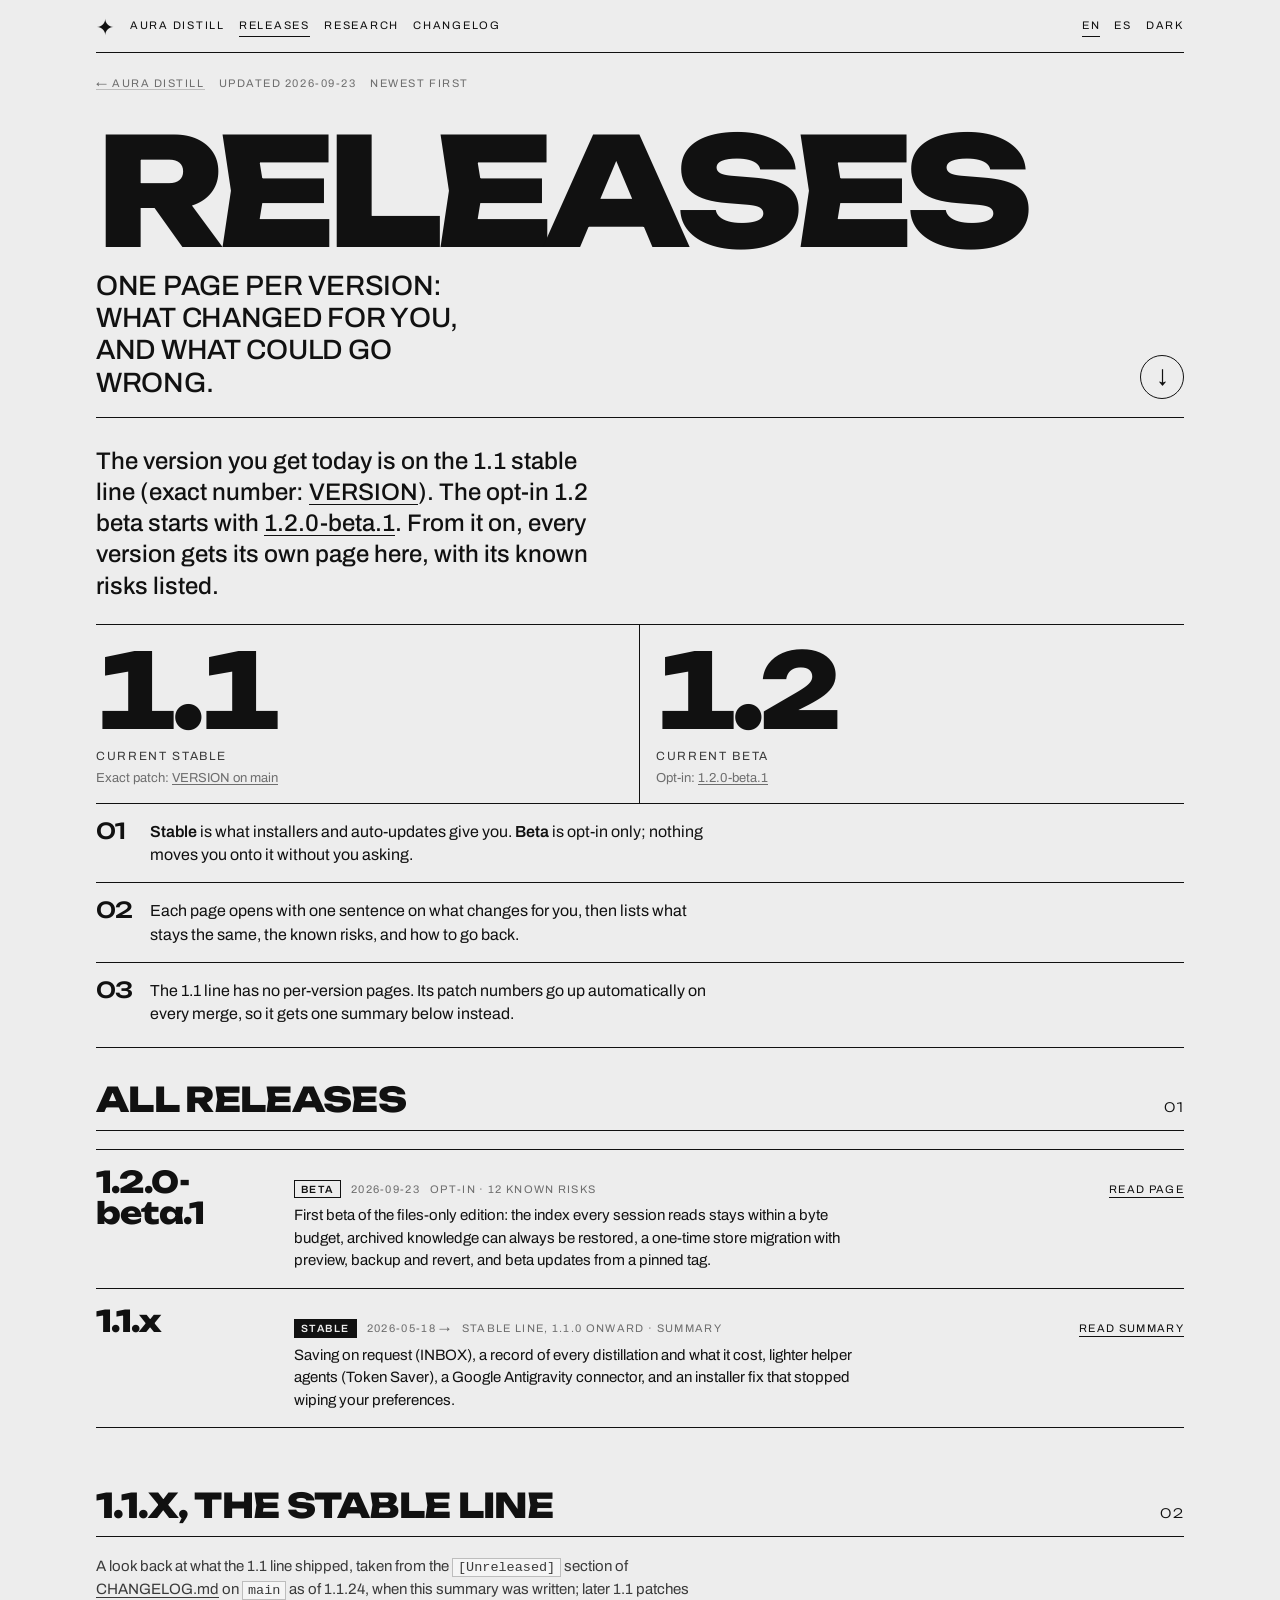
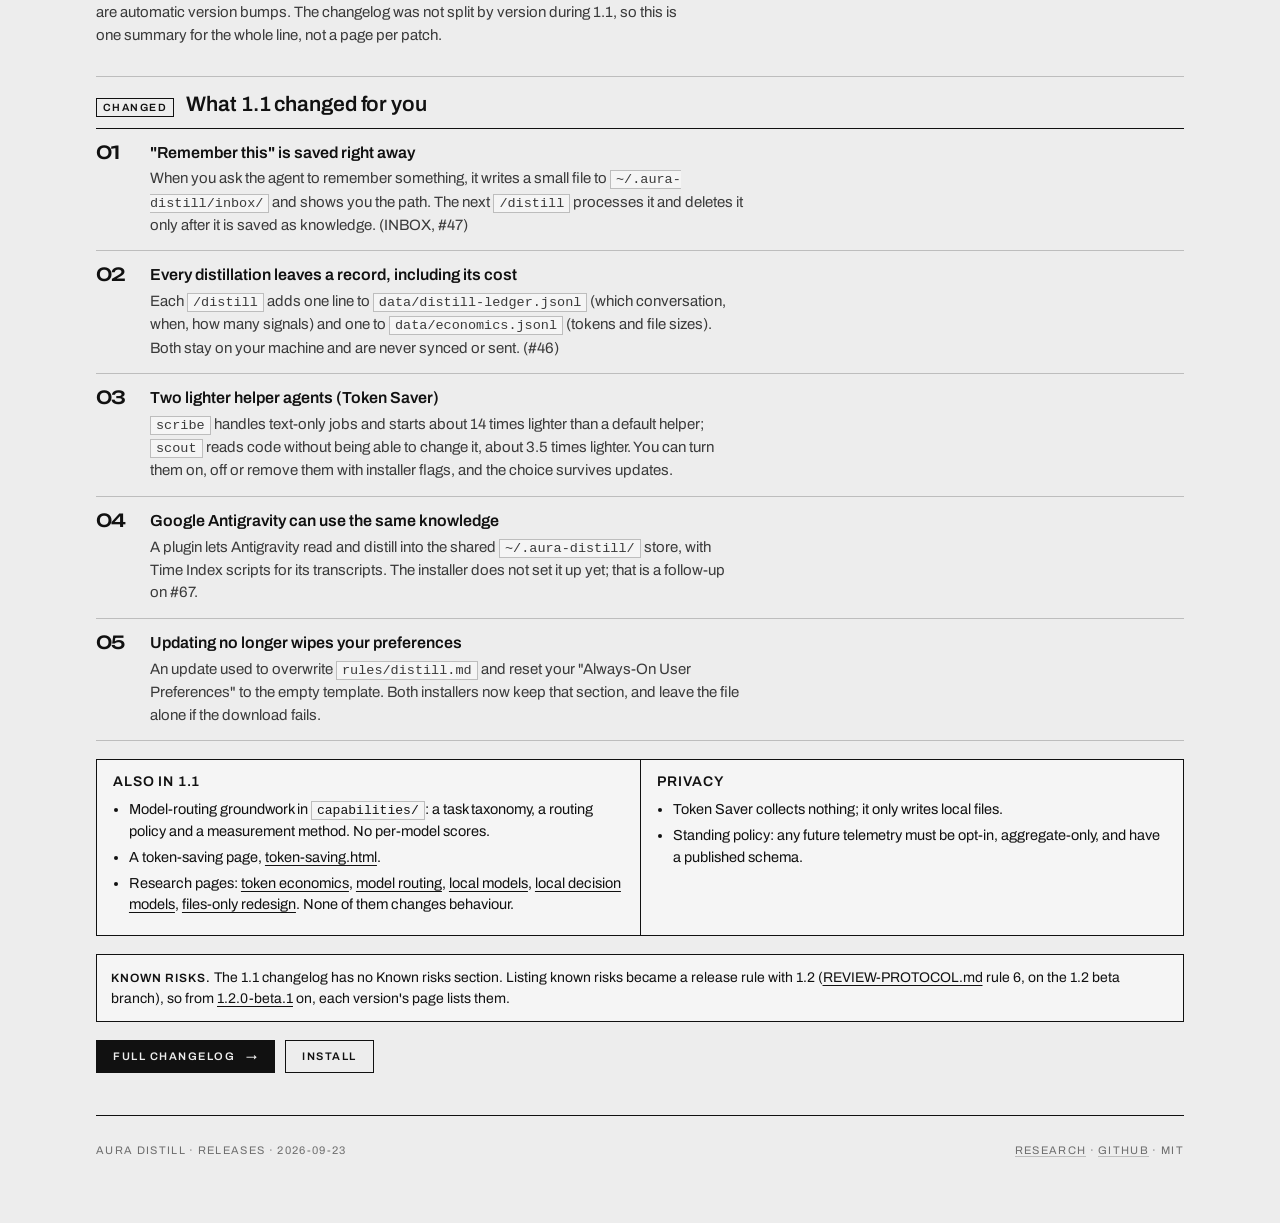
==== commit 836d2f27: "Release page for 1.2.0-beta.1, and release-page fixes from #111 Adds docs/releases/1.2.0-beta.1/ (EN" ====
--- a/docs/releases/index.html
+++ b/docs/releases/index.html
@@ -59,11 +59,11 @@
   </div>
 
   <div class="ne-answer">
-    <p class="ne-lead" data-lang="en">The version you get today is on the 1.1 stable line (exact number: <a href="https://github.com/tomacco/aura-distill/blob/main/VERSION">VERSION</a>). From 1.2.0-beta.1 on, every version gets its own page here, with its known risks listed.</p>
-    <p class="ne-lead" data-lang="es">La versión que instalas hoy es de la línea estable 1.1 (número exacto: <a href="https://github.com/tomacco/aura-distill/blob/main/VERSION">VERSION</a>). A partir de 1.2.0-beta.1, cada versión tendrá aquí su propia página, con sus riesgos conocidos.</p>
+    <p class="ne-lead" data-lang="en">The version you get today is on the 1.1 stable line (exact number: <a href="https://github.com/tomacco/aura-distill/blob/main/VERSION">VERSION</a>). The opt-in 1.2 beta starts with <a href="1.2.0-beta.1/">1.2.0-beta.1</a>. From it on, every version gets its own page here, with its known risks listed.</p>
+    <p class="ne-lead" data-lang="es">La versión que instalas hoy es de la línea estable 1.1 (número exacto: <a href="https://github.com/tomacco/aura-distill/blob/main/VERSION">VERSION</a>). La beta opcional 1.2 empieza con <a href="1.2.0-beta.1/">1.2.0-beta.1</a>. Desde ella, cada versión tiene aquí su propia página, con sus riesgos conocidos.</p>
     <div class="ne-stats">
       <div class="ne-stat"><div class="ne-big ne-num-tab">1.1</div><div class="ne-lab"><span data-lang="en">Current stable</span><span data-lang="es">Estable actual</span></div><div class="ne-sub"><span data-lang="en">Exact patch: <a href="https://github.com/tomacco/aura-distill/blob/main/VERSION">VERSION on main</a></span><span data-lang="es">Parche exacto: <a href="https://github.com/tomacco/aura-distill/blob/main/VERSION">VERSION en main</a></span></div></div>
-      <div class="ne-stat"><div class="ne-big ne-num-tab">25</div><div class="ne-lab"><span data-lang="en">Versions in the 1.1 line</span><span data-lang="es">Versiones en la línea 1.1</span></div><div class="ne-sub"><span data-lang="en">1.1.0 to 1.1.24 · 2026-05-18 to 2026-09-23</span><span data-lang="es">1.1.0 a 1.1.24 · 18-05-2026 a 23-09-2026</span></div></div>
+      <div class="ne-stat"><div class="ne-big ne-num-tab">1.2</div><div class="ne-lab"><span data-lang="en">Current beta</span><span data-lang="es">Beta actual</span></div><div class="ne-sub"><span data-lang="en">Opt-in: <a href="1.2.0-beta.1/">1.2.0-beta.1</a></span><span data-lang="es">Opcional: <a href="1.2.0-beta.1/">1.2.0-beta.1</a></span></div></div>
     </div>
     <ul class="ne-takeaways">
       <li><b>01</b><p data-lang="en"><b>Stable</b> is what installers and auto-updates give you. <b>Beta</b> is opt-in only; nothing moves you onto it without you asking.</p><p data-lang="es"><b>Estable</b> es lo que te dan el instalador y las actualizaciones automáticas. <b>Beta</b> solo se instala si lo pides; nada te cambia a ella sin tu permiso.</p></li>
@@ -80,9 +80,18 @@
                         beta   = <span class="ne-badge ne-badge--outline">beta</span>. -->
     <ul class="rl">
       <li>
+        <div class="rl-v"><a href="1.2.0-beta.1/">1.2.0-beta.1</a></div>
+        <div>
+          <div class="rl-meta"><span class="ne-badge ne-badge--outline">beta</span><span class="ne-nw">2026-09-23</span><span data-lang="en">Opt-in · 12 known risks</span><span data-lang="es">Opcional · 12 riesgos conocidos</span></div>
+          <p class="rl-sum" data-lang="en">First beta of the files-only edition: the index every session reads stays within a byte budget, archived knowledge can always be restored, a one-time store migration with preview, backup and revert, and beta updates from a pinned tag.</p>
+          <p class="rl-sum" data-lang="es">Primera beta de la edición «solo archivos»: el índice que lee cada sesión no pasa de un tope de bytes, lo archivado siempre se puede restaurar, una migración única del almacén con vista previa, copia y reversión, y actualizaciones beta desde una etiqueta fija.</p>
+        </div>
+        <a class="ne-link rl-go" href="1.2.0-beta.1/"><span data-lang="en">Read page</span><span data-lang="es">Leer página</span></a>
+      </li>
+      <li>
         <div class="rl-v"><a href="#line-1-1">1.1.x</a></div>
         <div>
-          <div class="rl-meta"><span class="ne-badge"><span data-lang="en">stable</span><span data-lang="es">estable</span></span><span class="ne-nw">2026-05-18 → 2026-09-23</span><span data-lang="en">Stable line · summary</span><span data-lang="es">Línea estable · resumen</span></div>
+          <div class="rl-meta"><span class="ne-badge"><span data-lang="en">stable</span><span data-lang="es">estable</span></span><span class="ne-nw">2026-05-18 →</span><span data-lang="en">Stable line, 1.1.0 onward · summary</span><span data-lang="es">Línea estable, de 1.1.0 en adelante · resumen</span></div>
           <p class="rl-sum" data-lang="en">Saving on request (INBOX), a record of every distillation and what it cost, lighter helper agents (Token Saver), a Google Antigravity connector, and an installer fix that stopped wiping your preferences.</p>
           <p class="rl-sum" data-lang="es">Guardar cuando lo pides (INBOX), un registro de cada destilación y de su coste, agentes auxiliares más ligeros (Token Saver), un conector para Google Antigravity y un arreglo del instalador, que antes borraba tus preferencias.</p>
         </div>
@@ -94,8 +103,8 @@
   <!-- 02 THE 1.1 LINE -->
   <section class="ne-section" id="line-1-1">
     <div class="ne-sec"><h2><span data-lang="en">1.1.x, the stable line</span><span data-lang="es">1.1.x, la línea estable</span></h2><span class="ne-idx">02</span></div>
-    <p class="ne-intro" data-lang="en">A look back at what the 1.1 line shipped, taken from the <code>[Unreleased]</code> section of <a href="https://github.com/tomacco/aura-distill/blob/main/CHANGELOG.md">CHANGELOG.md</a> on <code>main</code> up to 1.1.24. The changelog was not split by version during 1.1, so this is one summary for the whole line, not a page per patch.</p>
-    <p class="ne-intro" data-lang="es">Un repaso de lo que trajo la línea 1.1, tomado de la sección <code>[Unreleased]</code> de <a href="https://github.com/tomacco/aura-distill/blob/main/CHANGELOG.md">CHANGELOG.md</a> en <code>main</code> en la 1.1.24. Durante la 1.1 el changelog no se separó por versión, así que es un solo resumen para toda la línea, no una página por parche.</p>
+    <p class="ne-intro" data-lang="en">A look back at what the 1.1 line shipped, taken from the <code>[Unreleased]</code> section of <a href="https://github.com/tomacco/aura-distill/blob/main/CHANGELOG.md">CHANGELOG.md</a> on <code>main</code> as of 1.1.24, when this summary was written; later 1.1 patches are automatic version bumps. The changelog was not split by version during 1.1, so this is one summary for the whole line, not a page per patch.</p>
+    <p class="ne-intro" data-lang="es">Un repaso de lo que trajo la línea 1.1, tomado de la sección <code>[Unreleased]</code> de <a href="https://github.com/tomacco/aura-distill/blob/main/CHANGELOG.md">CHANGELOG.md</a> en <code>main</code> en la 1.1.24, cuando se escribió este resumen; los parches 1.1 posteriores son subidas automáticas de versión. Durante la 1.1 el changelog no se separó por versión, así que es un solo resumen para toda la línea, no una página por parche.</p>
 
     <div class="ne-subhead"><span class="ne-badge ne-badge--outline"><span data-lang="en">Changed</span><span data-lang="es">Cambios</span></span><h3><span data-lang="en">What 1.1 changed for you</span><span data-lang="es">Qué cambió para ti con la 1.1</span></h3></div>
     <ol class="ne-steps">
@@ -143,7 +152,7 @@
       </div>
     </div>
 
-    <div class="ne-note"><b data-lang="en">Known risks.</b><b data-lang="es">Riesgos conocidos.</b> <span data-lang="en">The 1.1 changelog has no Known risks section. Listing known risks became a release rule with 1.2 (<a href="https://github.com/tomacco/aura-distill/blob/beta/1.2/REVIEW-PROTOCOL.md">REVIEW-PROTOCOL.md</a> rule 6, on the 1.2 beta branch), so from 1.2.0-beta.1 on, each version's page lists them.</span><span data-lang="es">El changelog de la 1.1 no tiene sección de riesgos conocidos. Listarlos pasó a ser una regla de publicación con la 1.2 (regla 6 de <a href="https://github.com/tomacco/aura-distill/blob/beta/1.2/REVIEW-PROTOCOL.md">REVIEW-PROTOCOL.md</a>, en la rama beta 1.2), así que desde 1.2.0-beta.1 la página de cada versión los incluye.</span></div>
+    <div class="ne-note"><b data-lang="en">Known risks.</b><b data-lang="es">Riesgos conocidos.</b> <span data-lang="en">The 1.1 changelog has no Known risks section. Listing known risks became a release rule with 1.2 (<a href="https://github.com/tomacco/aura-distill/blob/085ad363ce77b5f1ecdd894d3fedb47a50439f2e/REVIEW-PROTOCOL.md#L140">REVIEW-PROTOCOL.md</a> rule 6, on the 1.2 beta branch), so from <a href="1.2.0-beta.1/#risks">1.2.0-beta.1</a> on, each version's page lists them.</span><span data-lang="es">El changelog de la 1.1 no tiene sección de riesgos conocidos. Listarlos pasó a ser una regla de publicación con la 1.2 (regla 6 de <a href="https://github.com/tomacco/aura-distill/blob/085ad363ce77b5f1ecdd894d3fedb47a50439f2e/REVIEW-PROTOCOL.md#L140">REVIEW-PROTOCOL.md</a>, en la rama beta 1.2), así que desde 1.2.0-beta.1 la página de cada versión los incluye.</span></div>
 
     <div class="ne-actions">
       <a class="ne-btn ne-btn--solid" href="https://github.com/tomacco/aura-distill/blob/main/CHANGELOG.md"><span data-lang="en">Full changelog</span><span data-lang="es">Changelog completo</span> →</a>
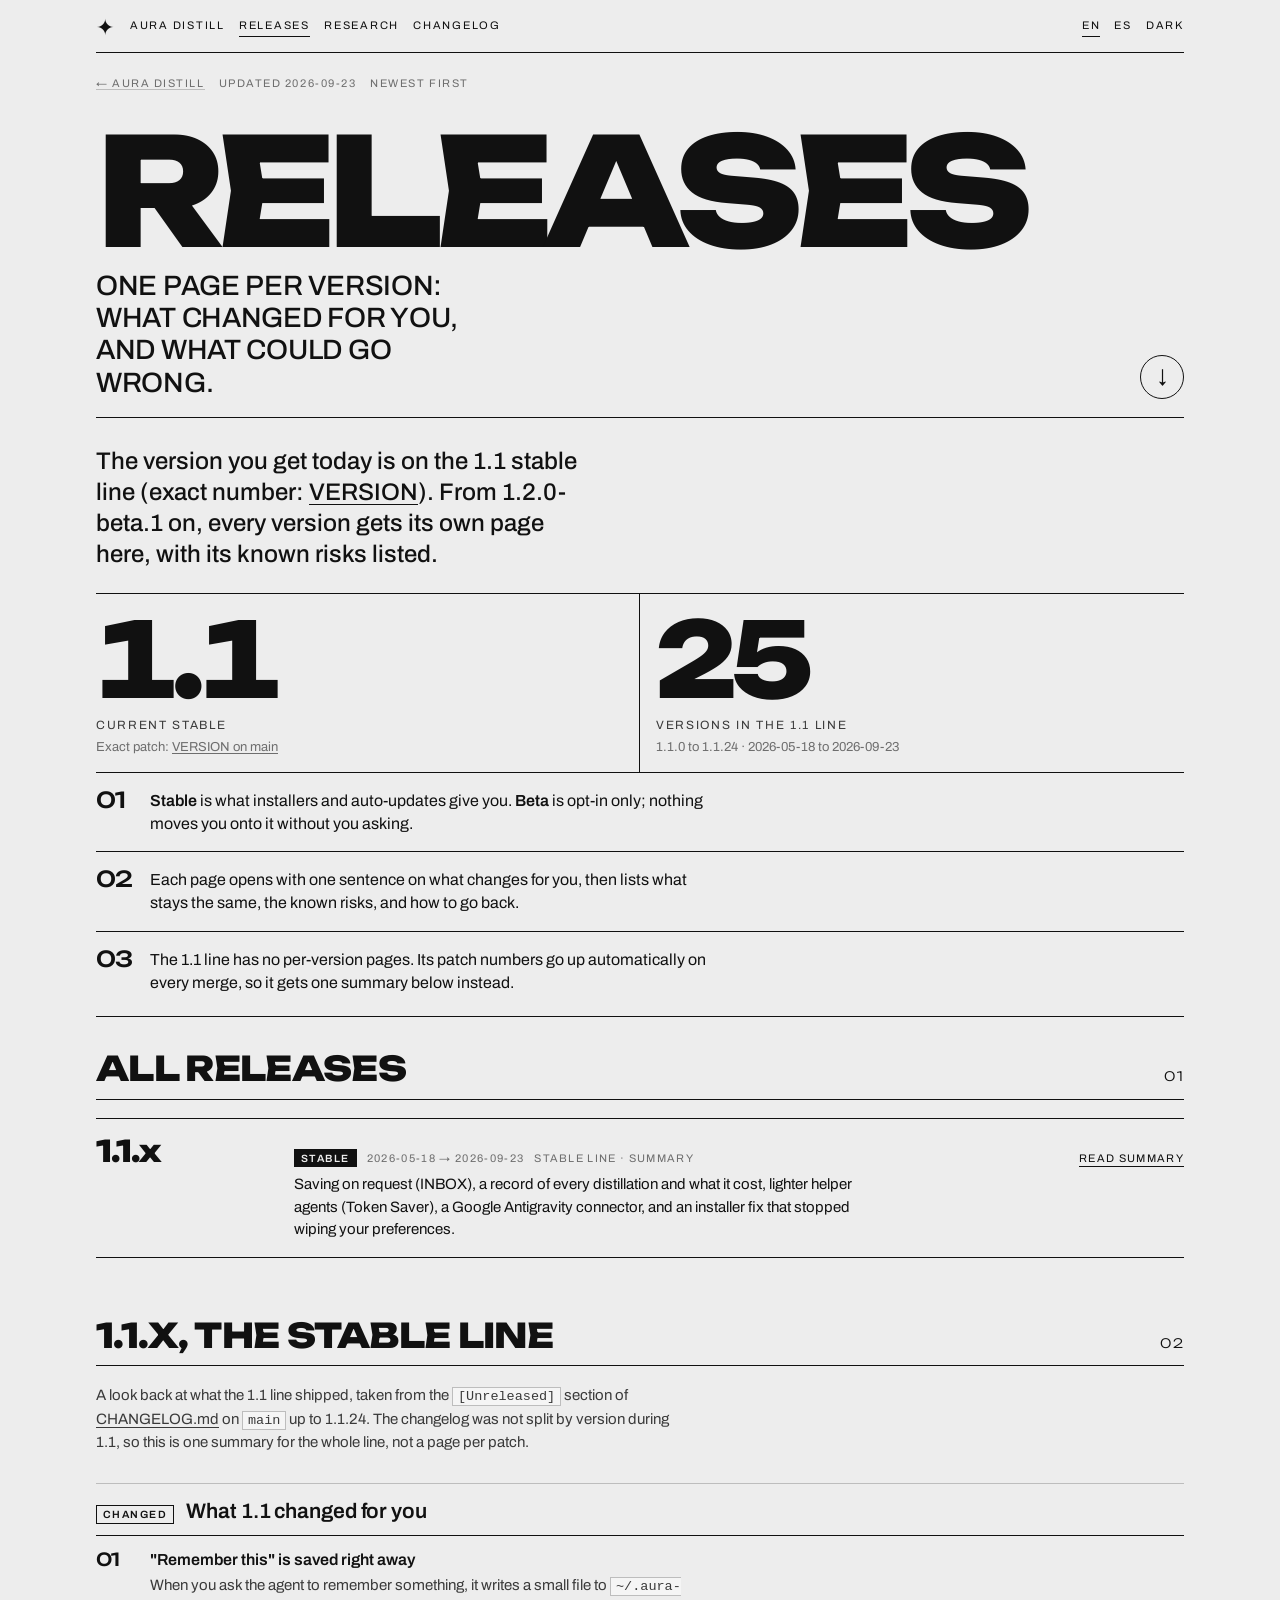
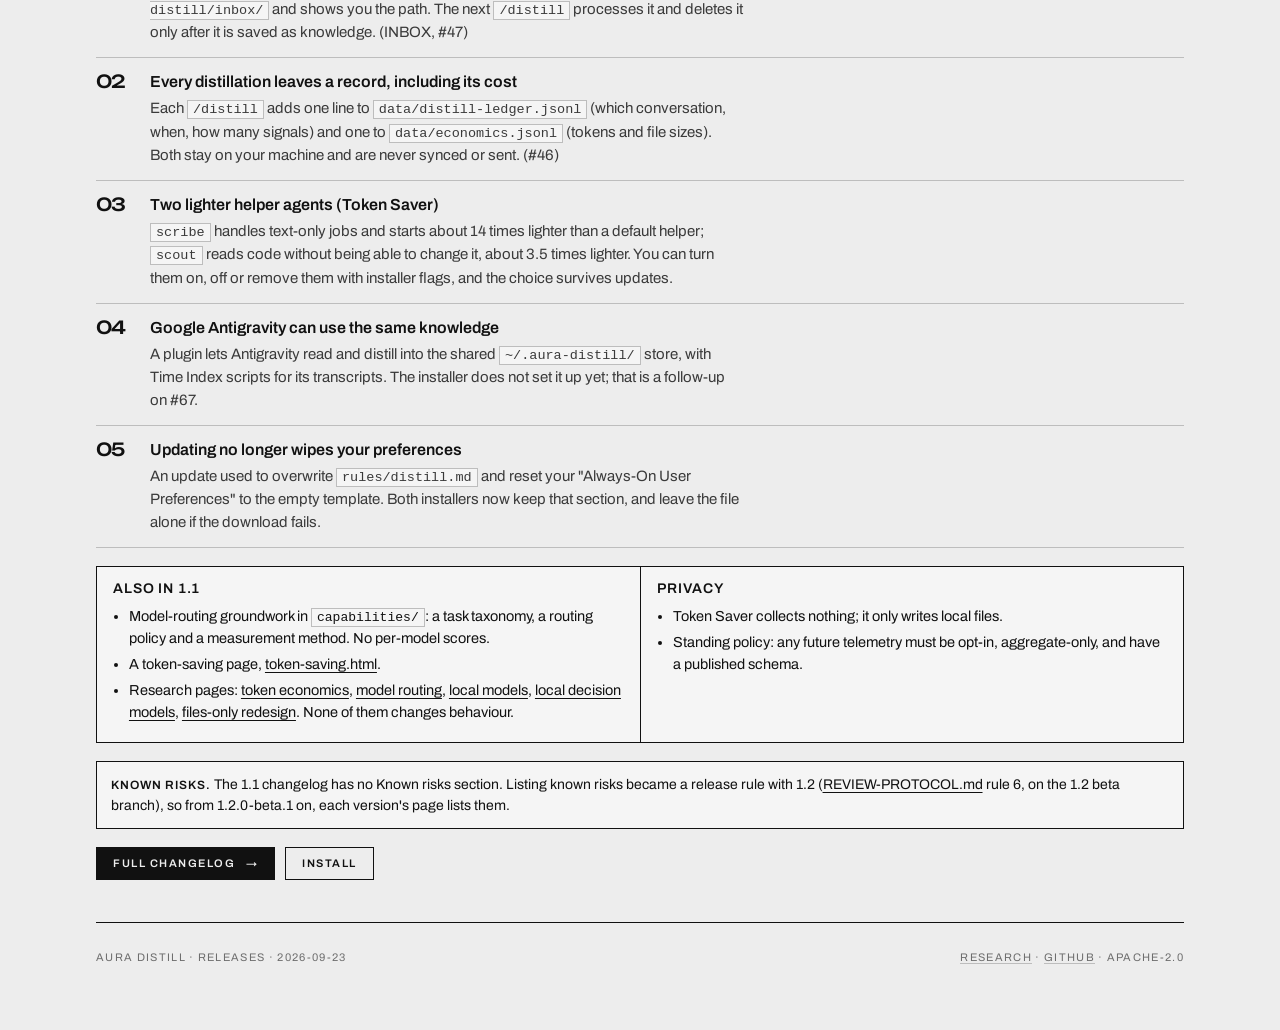
==== commit d8b0a5fe: "Address review: ASCII headers below the H1, site footers, check hardening - Markdown files without f" ====
--- a/docs/releases/index.html
+++ b/docs/releases/index.html
@@ -59,11 +59,11 @@
   </div>
 
   <div class="ne-answer">
-    <p class="ne-lead" data-lang="en">The version you get today is on the 1.1 stable line (exact number: <a href="https://github.com/tomacco/aura-distill/blob/main/VERSION">VERSION</a>). The opt-in 1.2 beta starts with <a href="1.2.0-beta.1/">1.2.0-beta.1</a>. From it on, every version gets its own page here, with its known risks listed.</p>
-    <p class="ne-lead" data-lang="es">La versión que instalas hoy es de la línea estable 1.1 (número exacto: <a href="https://github.com/tomacco/aura-distill/blob/main/VERSION">VERSION</a>). La beta opcional 1.2 empieza con <a href="1.2.0-beta.1/">1.2.0-beta.1</a>. Desde ella, cada versión tiene aquí su propia página, con sus riesgos conocidos.</p>
+    <p class="ne-lead" data-lang="en">The version you get today is on the 1.1 stable line (exact number: <a href="https://github.com/tomacco/aura-distill/blob/main/VERSION">VERSION</a>). From 1.2.0-beta.1 on, every version gets its own page here, with its known risks listed.</p>
+    <p class="ne-lead" data-lang="es">La versión que instalas hoy es de la línea estable 1.1 (número exacto: <a href="https://github.com/tomacco/aura-distill/blob/main/VERSION">VERSION</a>). A partir de 1.2.0-beta.1, cada versión tendrá aquí su propia página, con sus riesgos conocidos.</p>
     <div class="ne-stats">
       <div class="ne-stat"><div class="ne-big ne-num-tab">1.1</div><div class="ne-lab"><span data-lang="en">Current stable</span><span data-lang="es">Estable actual</span></div><div class="ne-sub"><span data-lang="en">Exact patch: <a href="https://github.com/tomacco/aura-distill/blob/main/VERSION">VERSION on main</a></span><span data-lang="es">Parche exacto: <a href="https://github.com/tomacco/aura-distill/blob/main/VERSION">VERSION en main</a></span></div></div>
-      <div class="ne-stat"><div class="ne-big ne-num-tab">1.2</div><div class="ne-lab"><span data-lang="en">Current beta</span><span data-lang="es">Beta actual</span></div><div class="ne-sub"><span data-lang="en">Opt-in: <a href="1.2.0-beta.1/">1.2.0-beta.1</a></span><span data-lang="es">Opcional: <a href="1.2.0-beta.1/">1.2.0-beta.1</a></span></div></div>
+      <div class="ne-stat"><div class="ne-big ne-num-tab">25</div><div class="ne-lab"><span data-lang="en">Versions in the 1.1 line</span><span data-lang="es">Versiones en la línea 1.1</span></div><div class="ne-sub"><span data-lang="en">1.1.0 to 1.1.24 · 2026-05-18 to 2026-09-23</span><span data-lang="es">1.1.0 a 1.1.24 · 18-05-2026 a 23-09-2026</span></div></div>
     </div>
     <ul class="ne-takeaways">
       <li><b>01</b><p data-lang="en"><b>Stable</b> is what installers and auto-updates give you. <b>Beta</b> is opt-in only; nothing moves you onto it without you asking.</p><p data-lang="es"><b>Estable</b> es lo que te dan el instalador y las actualizaciones automáticas. <b>Beta</b> solo se instala si lo pides; nada te cambia a ella sin tu permiso.</p></li>
@@ -80,18 +80,9 @@
                         beta   = <span class="ne-badge ne-badge--outline">beta</span>. -->
     <ul class="rl">
       <li>
-        <div class="rl-v"><a href="1.2.0-beta.1/">1.2.0-beta.1</a></div>
-        <div>
-          <div class="rl-meta"><span class="ne-badge ne-badge--outline">beta</span><span class="ne-nw">2026-09-23</span><span data-lang="en">Opt-in · 12 known risks</span><span data-lang="es">Opcional · 12 riesgos conocidos</span></div>
-          <p class="rl-sum" data-lang="en">First beta of the files-only edition: the index every session reads stays within a byte budget, archived knowledge can always be restored, a one-time store migration with preview, backup and revert, and beta updates from a pinned tag.</p>
-          <p class="rl-sum" data-lang="es">Primera beta de la edición «solo archivos»: el índice que lee cada sesión no pasa de un tope de bytes, lo archivado siempre se puede restaurar, una migración única del almacén con vista previa, copia y reversión, y actualizaciones beta desde una etiqueta fija.</p>
-        </div>
-        <a class="ne-link rl-go" href="1.2.0-beta.1/"><span data-lang="en">Read page</span><span data-lang="es">Leer página</span></a>
-      </li>
-      <li>
         <div class="rl-v"><a href="#line-1-1">1.1.x</a></div>
         <div>
-          <div class="rl-meta"><span class="ne-badge"><span data-lang="en">stable</span><span data-lang="es">estable</span></span><span class="ne-nw">2026-05-18 →</span><span data-lang="en">Stable line, 1.1.0 onward · summary</span><span data-lang="es">Línea estable, de 1.1.0 en adelante · resumen</span></div>
+          <div class="rl-meta"><span class="ne-badge"><span data-lang="en">stable</span><span data-lang="es">estable</span></span><span class="ne-nw">2026-05-18 → 2026-09-23</span><span data-lang="en">Stable line · summary</span><span data-lang="es">Línea estable · resumen</span></div>
           <p class="rl-sum" data-lang="en">Saving on request (INBOX), a record of every distillation and what it cost, lighter helper agents (Token Saver), a Google Antigravity connector, and an installer fix that stopped wiping your preferences.</p>
           <p class="rl-sum" data-lang="es">Guardar cuando lo pides (INBOX), un registro de cada destilación y de su coste, agentes auxiliares más ligeros (Token Saver), un conector para Google Antigravity y un arreglo del instalador, que antes borraba tus preferencias.</p>
         </div>
@@ -103,8 +94,8 @@
   <!-- 02 THE 1.1 LINE -->
   <section class="ne-section" id="line-1-1">
     <div class="ne-sec"><h2><span data-lang="en">1.1.x, the stable line</span><span data-lang="es">1.1.x, la línea estable</span></h2><span class="ne-idx">02</span></div>
-    <p class="ne-intro" data-lang="en">A look back at what the 1.1 line shipped, taken from the <code>[Unreleased]</code> section of <a href="https://github.com/tomacco/aura-distill/blob/main/CHANGELOG.md">CHANGELOG.md</a> on <code>main</code> as of 1.1.24, when this summary was written; later 1.1 patches are automatic version bumps. The changelog was not split by version during 1.1, so this is one summary for the whole line, not a page per patch.</p>
-    <p class="ne-intro" data-lang="es">Un repaso de lo que trajo la línea 1.1, tomado de la sección <code>[Unreleased]</code> de <a href="https://github.com/tomacco/aura-distill/blob/main/CHANGELOG.md">CHANGELOG.md</a> en <code>main</code> en la 1.1.24, cuando se escribió este resumen; los parches 1.1 posteriores son subidas automáticas de versión. Durante la 1.1 el changelog no se separó por versión, así que es un solo resumen para toda la línea, no una página por parche.</p>
+    <p class="ne-intro" data-lang="en">A look back at what the 1.1 line shipped, taken from the <code>[Unreleased]</code> section of <a href="https://github.com/tomacco/aura-distill/blob/main/CHANGELOG.md">CHANGELOG.md</a> on <code>main</code> up to 1.1.24. The changelog was not split by version during 1.1, so this is one summary for the whole line, not a page per patch.</p>
+    <p class="ne-intro" data-lang="es">Un repaso de lo que trajo la línea 1.1, tomado de la sección <code>[Unreleased]</code> de <a href="https://github.com/tomacco/aura-distill/blob/main/CHANGELOG.md">CHANGELOG.md</a> en <code>main</code> en la 1.1.24. Durante la 1.1 el changelog no se separó por versión, así que es un solo resumen para toda la línea, no una página por parche.</p>
 
     <div class="ne-subhead"><span class="ne-badge ne-badge--outline"><span data-lang="en">Changed</span><span data-lang="es">Cambios</span></span><h3><span data-lang="en">What 1.1 changed for you</span><span data-lang="es">Qué cambió para ti con la 1.1</span></h3></div>
     <ol class="ne-steps">
@@ -152,7 +143,7 @@
       </div>
     </div>
 
-    <div class="ne-note"><b data-lang="en">Known risks.</b><b data-lang="es">Riesgos conocidos.</b> <span data-lang="en">The 1.1 changelog has no Known risks section. Listing known risks became a release rule with 1.2 (<a href="https://github.com/tomacco/aura-distill/blob/085ad363ce77b5f1ecdd894d3fedb47a50439f2e/REVIEW-PROTOCOL.md#L140">REVIEW-PROTOCOL.md</a> rule 6, on the 1.2 beta branch), so from <a href="1.2.0-beta.1/#risks">1.2.0-beta.1</a> on, each version's page lists them.</span><span data-lang="es">El changelog de la 1.1 no tiene sección de riesgos conocidos. Listarlos pasó a ser una regla de publicación con la 1.2 (regla 6 de <a href="https://github.com/tomacco/aura-distill/blob/085ad363ce77b5f1ecdd894d3fedb47a50439f2e/REVIEW-PROTOCOL.md#L140">REVIEW-PROTOCOL.md</a>, en la rama beta 1.2), así que desde 1.2.0-beta.1 la página de cada versión los incluye.</span></div>
+    <div class="ne-note"><b data-lang="en">Known risks.</b><b data-lang="es">Riesgos conocidos.</b> <span data-lang="en">The 1.1 changelog has no Known risks section. Listing known risks became a release rule with 1.2 (<a href="https://github.com/tomacco/aura-distill/blob/beta/1.2/REVIEW-PROTOCOL.md">REVIEW-PROTOCOL.md</a> rule 6, on the 1.2 beta branch), so from 1.2.0-beta.1 on, each version's page lists them.</span><span data-lang="es">El changelog de la 1.1 no tiene sección de riesgos conocidos. Listarlos pasó a ser una regla de publicación con la 1.2 (regla 6 de <a href="https://github.com/tomacco/aura-distill/blob/beta/1.2/REVIEW-PROTOCOL.md">REVIEW-PROTOCOL.md</a>, en la rama beta 1.2), así que desde 1.2.0-beta.1 la página de cada versión los incluye.</span></div>
 
     <div class="ne-actions">
       <a class="ne-btn ne-btn--solid" href="https://github.com/tomacco/aura-distill/blob/main/CHANGELOG.md"><span data-lang="en">Full changelog</span><span data-lang="es">Changelog completo</span> →</a>
@@ -160,7 +151,7 @@
     </div>
   </section>
 
-  <footer class="ne-footer"><span>Aura Distill · <span data-lang="en">releases</span><span data-lang="es">versiones</span> · 2026-09-23</span><span><a href="../research/"><span data-lang="en">research</span><span data-lang="es">investigación</span></a> · <a href="https://github.com/tomacco/aura-distill">github</a> · MIT</span></footer>
+  <footer class="ne-footer"><span>Aura Distill · <span data-lang="en">releases</span><span data-lang="es">versiones</span> · 2026-09-23</span><span><a href="../research/"><span data-lang="en">research</span><span data-lang="es">investigación</span></a> · <a href="https://github.com/tomacco/aura-distill">github</a> · Apache-2.0</span></footer>
 </div>
 <script src="releases.js"></script>
 </body>
